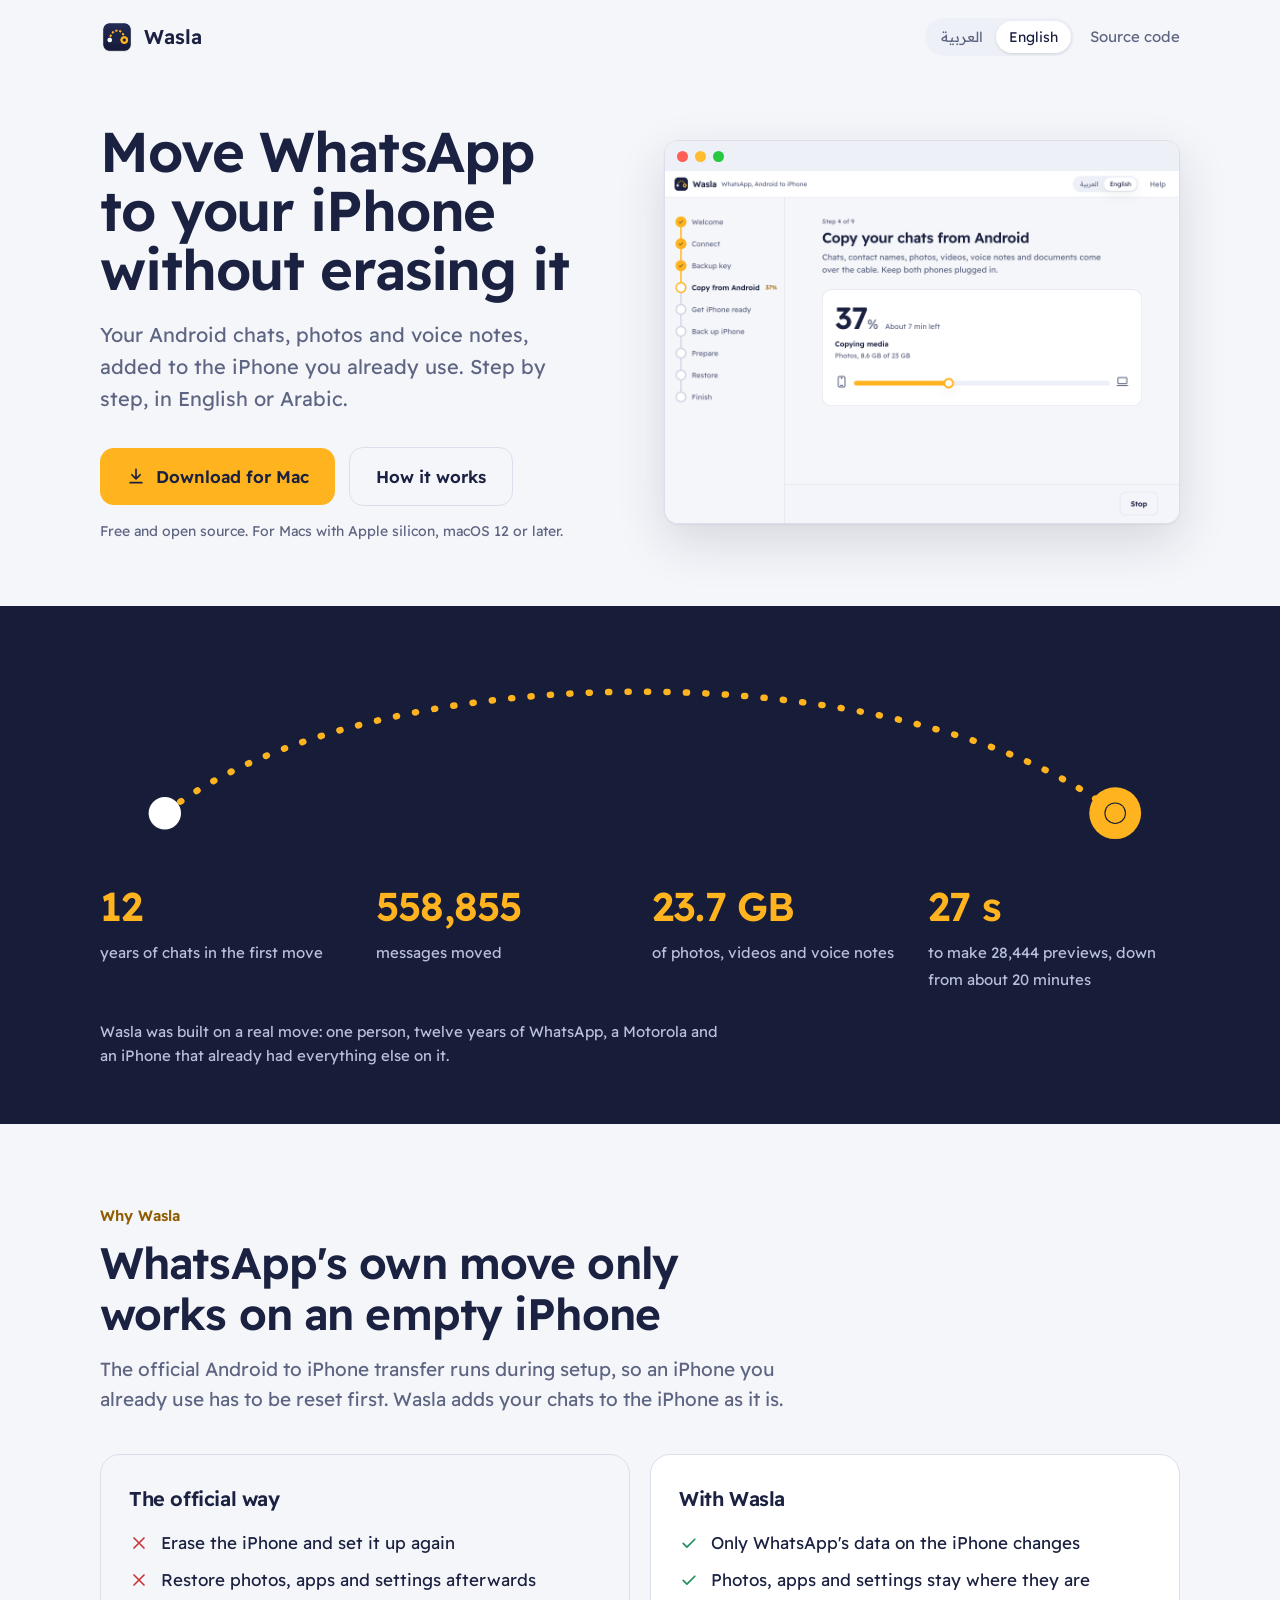
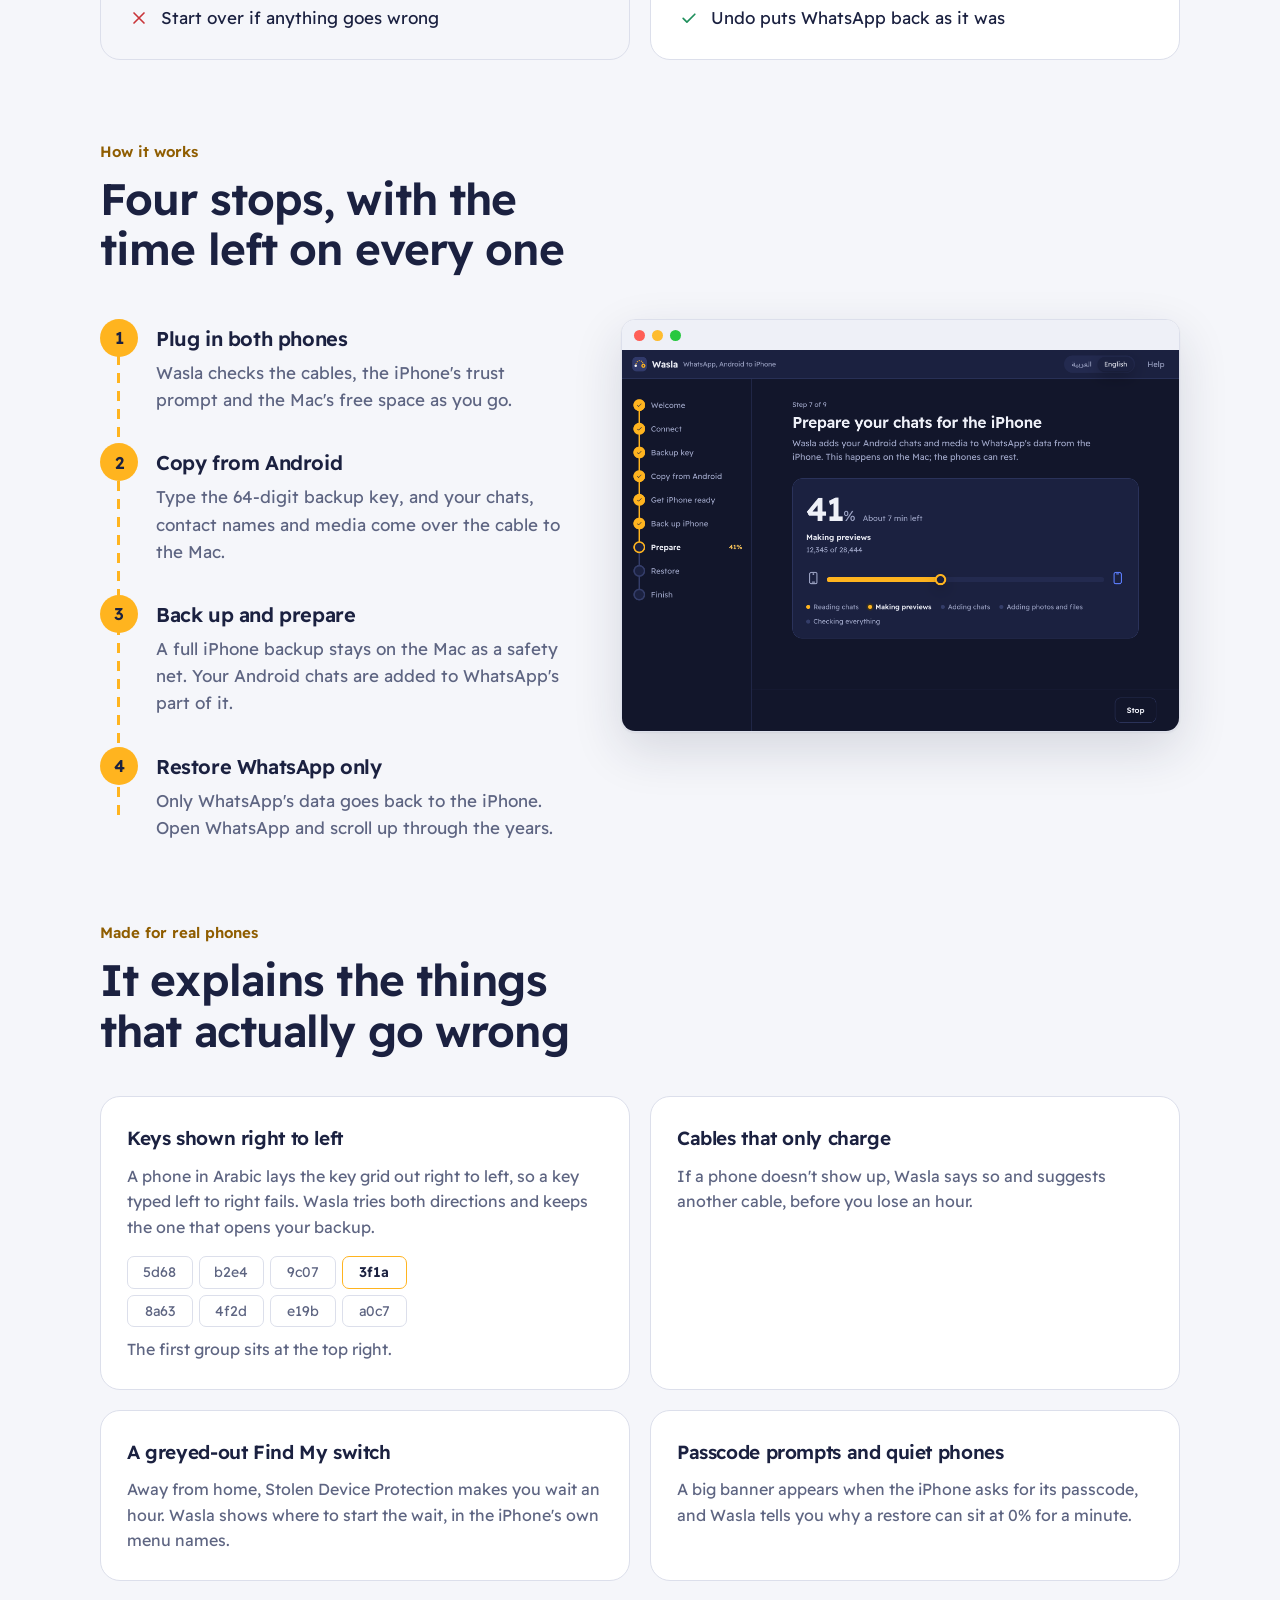
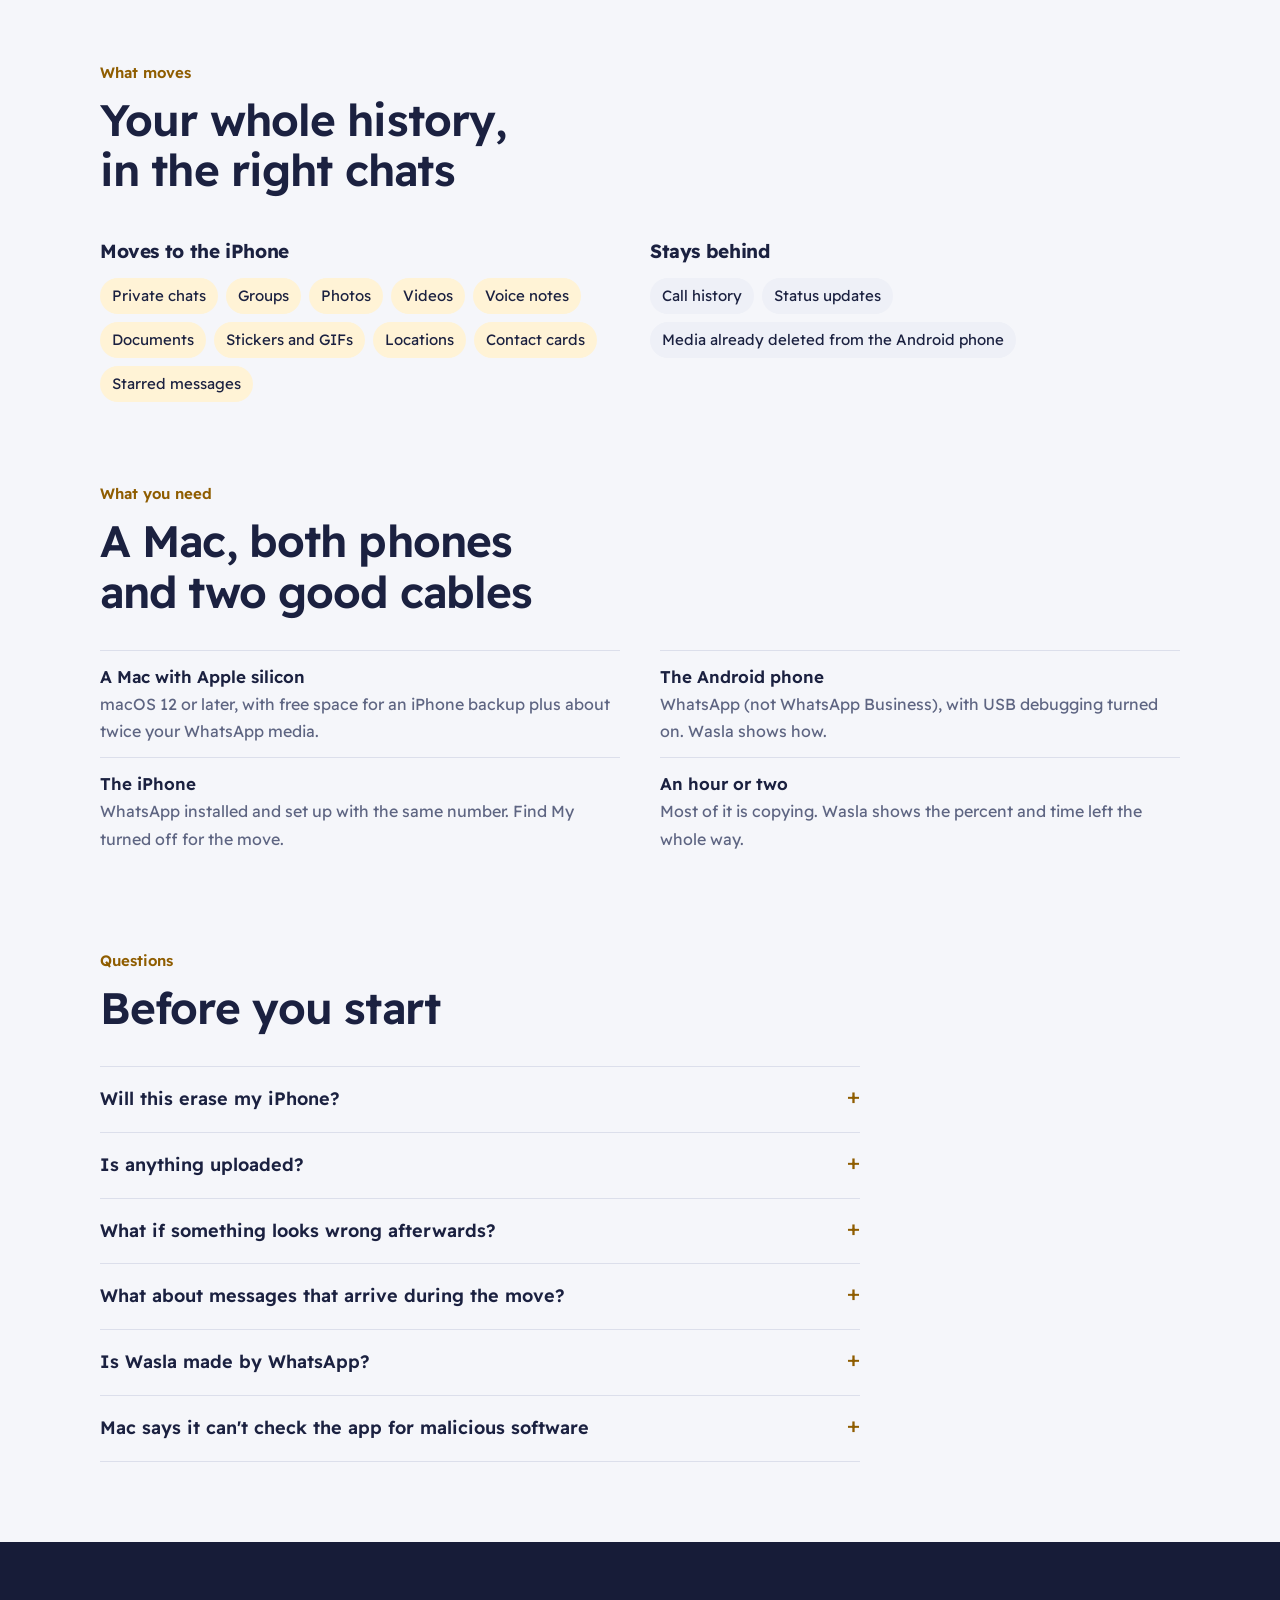
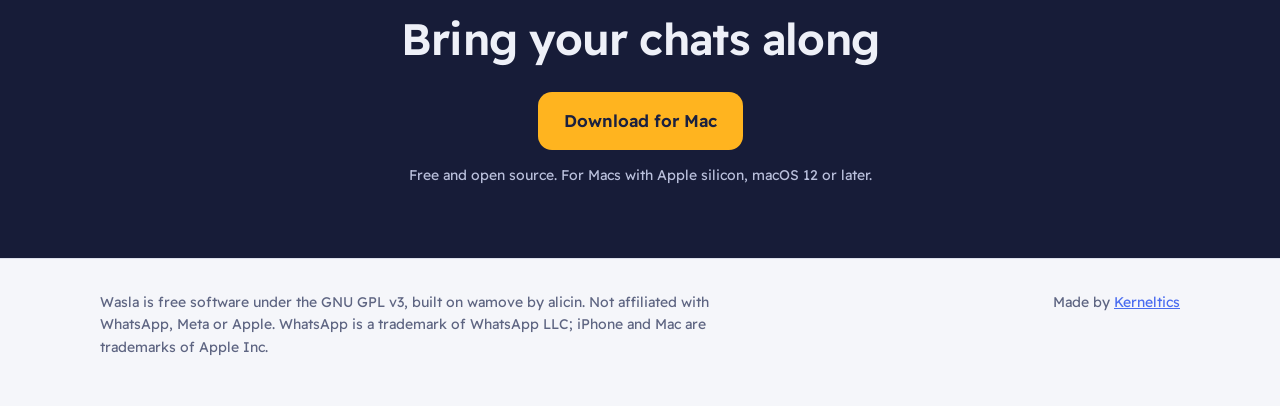
==== site/index.html @ 2fc3f482 "Website: bilingual landing page, phone layout, artifact preview builder" ====
<!doctype html>
<html lang="en" dir="ltr">
<head>
<meta charset="utf-8">
<meta name="viewport" content="width=device-width, initial-scale=1, viewport-fit=cover">
<title>Wasla</title>
<meta name="claude:viewport-fit-sides" content="cover">
<meta name="description" content="Move WhatsApp from Android to the iPhone you already use, without erasing it. Free and open source for Mac, in English and Arabic.">
<link rel="icon" href="img/icon.png">
<!--FONT-->
<style>
@font-face { font-family: "Readex Pro"; src: url("fonts/ReadexPro.ttf") format("truetype"); font-weight: 160 700; font-display: swap; }
/* Layout: a night-drive route from Android to iPhone runs through the page; one column of text beside real app screenshots. */
:root {
  --ink: #1B2140; --paper: #F5F6FA; --surface: #FFFFFF; --surface-2: #EEF0F7;
  --text: #1B2140; --muted: #5E6582; --line: #DCDFEB; --route: #CDD2E4;
  --amber: #FFB41F; --amber-ink: #1B2140; --amber-soft: #FFF3D6; --amber-text: #8F5D00;
  --sky: #4A6CF0; --sky-soft: #E8EDFF; --good: #1F8F5C; --bad: #C93439; --night: #171C38; --night-text: #EEF0F8; --night-muted: #B9BFDB;
  --font: "Readex Pro", -apple-system, "SF Arabic", "Geeza Pro", "Segoe UI", sans-serif;
  --shadow: 0 1px 2px rgba(27, 33, 64, .06), 0 18px 50px rgba(27, 33, 64, .14);
}
@media (prefers-color-scheme: dark) {
  :root:not([data-theme="light"]) {
    --paper: #12162B; --surface: #1B2140; --surface-2: #232A4F; --text: #EEF0F8; --muted: #A1A8C8;
    --line: #2C345C; --route: #3A4373; --amber-soft: #3A3220; --amber-text: #FFC95C; --sky: #8FA6FF;
    --sky-soft: #26305E; --good: #45C789; --bad: #FF6B70; --night: #0D1022; --night-text: #EEF0F8;
    --shadow: 0 1px 2px rgba(0, 0, 0, .3), 0 18px 50px rgba(0, 0, 0, .35); color-scheme: dark;
  }
}
:root[data-theme="dark"] {
  --paper: #12162B; --surface: #1B2140; --surface-2: #232A4F; --text: #EEF0F8; --muted: #A1A8C8;
  --line: #2C345C; --route: #3A4373; --amber-soft: #3A3220; --amber-text: #FFC95C; --sky: #8FA6FF;
  --sky-soft: #26305E; --good: #45C789; --bad: #FF6B70; --night: #0D1022; --night-text: #EEF0F8;
  --shadow: 0 1px 2px rgba(0, 0, 0, .3), 0 18px 50px rgba(0, 0, 0, .35); color-scheme: dark;
}
* { box-sizing: border-box; }
html { scroll-behavior: smooth; }
body { margin: 0; background: var(--paper); color: var(--text); font-family: var(--font); font-size: 17px; line-height: 1.6;
  -webkit-font-smoothing: antialiased; font-variant-numeric: tabular-nums; }
[lang="ar"] body { font-size: 18px; line-height: 1.75; }
a { color: var(--sky); }
:focus-visible { outline: 3px solid var(--sky); outline-offset: 3px; border-radius: 6px; }
img { max-width: 100%; height: auto; display: block; }
.wrap { max-width: 1120px; margin: 0 auto; padding-left: max(20px, env(safe-area-inset-left, 0px)); padding-right: max(20px, env(safe-area-inset-right, 0px)); }
h1, h2, h3 { text-wrap: balance; margin: 0; letter-spacing: -.02em; }
[lang="ar"] h1, [lang="ar"] h2, [lang="ar"] h3 { letter-spacing: 0; }
p { margin: 0; }

/* top bar */
.top { display: flex; align-items: center; gap: 16px; padding-block: 18px; }
.brand { display: flex; align-items: center; gap: 10px; font-weight: 600; font-size: 20px; color: var(--text); text-decoration: none; }
.brand img { width: 34px; height: 34px; }
.top .spacer { flex: 1; }
.seg { display: inline-flex; background: var(--surface-2); border-radius: 999px; padding: 3px; }
.seg button { border: 0; background: none; font: inherit; font-size: 14px; color: var(--muted); padding: 5px 13px; border-radius: 999px; cursor: pointer; }
.seg button[aria-pressed="true"] { background: var(--surface); color: var(--text); box-shadow: 0 1px 3px rgba(0,0,0,.12); }
.top a.gh { color: var(--muted); text-decoration: none; font-size: 15px; }
.top a.gh:hover { color: var(--text); }

/* hero */
.hero { display: grid; grid-template-columns: minmax(0, 6fr) minmax(0, 6fr); gap: 48px; align-items: center; padding-block: 48px 64px; }
.hero h1 { font-size: clamp(36px, 4.6vw, 56px); line-height: 1.05; font-weight: 600; }
[lang="ar"] .hero h1 { line-height: 1.3; }
.hero .lede { font-size: 20px; color: var(--muted); margin-top: 20px; max-width: 38ch; }
.cta-row { display: flex; flex-wrap: wrap; gap: 14px; align-items: center; margin-top: 32px; }
.btn { display: inline-flex; align-items: center; gap: 10px; background: var(--amber); color: var(--amber-ink); font-weight: 600; text-decoration: none;
  padding: 15px 26px; border-radius: 14px; font-size: 17px; transition: transform .1s ease, filter .15s ease; }
.btn:hover { filter: brightness(1.04); }
.btn:active { transform: translateY(1px); }
.btn svg { width: 20px; height: 20px; }
.btn.quiet { background: transparent; color: var(--text); border: 1.5px solid var(--line); }
.fine { font-size: 14px; color: var(--muted); margin-top: 14px; }
.window { border-radius: 14px; overflow: hidden; background: var(--surface); box-shadow: var(--shadow); border: 1px solid var(--line); }
.window .chrome { height: 30px; display: flex; gap: 7px; align-items: center; padding-inline: 12px; background: var(--surface-2); direction: ltr; }
.window .chrome i { width: 11px; height: 11px; border-radius: 50%; background: var(--route); }
.window .chrome i:nth-child(1) { background: #FF5F57; } .window .chrome i:nth-child(2) { background: #FEBC2E; } .window .chrome i:nth-child(3) { background: #28C840; }

/* the route band */
.band { background: var(--night); color: var(--night-text); }
.route { padding-block: 56px; display: grid; grid-template-columns: 1fr; gap: 28px; }
.route svg.trip { width: 100%; height: auto; overflow: visible; }
[dir="rtl"] .route svg.trip { transform: scaleX(-1); }
.facts { display: grid; grid-template-columns: repeat(4, minmax(0, 1fr)); gap: 24px; }
.fact b { display: block; font-size: clamp(28px, 3.4vw, 40px); font-weight: 600; letter-spacing: -.02em; color: var(--amber); }
.fact span { color: var(--night-muted); font-size: 15px; }
.route .caption { color: var(--night-muted); font-size: 15px; max-width: 70ch; }

/* sections */
section.block { padding-block: 80px; }
.kicker { color: var(--amber-text); font-weight: 600; font-size: 15px; margin-bottom: 10px; }
h2 { font-size: clamp(30px, 3.6vw, 44px); line-height: 1.15; font-weight: 600; max-width: 22ch; }
.sub { color: var(--muted); font-size: 19px; margin-top: 14px; max-width: 58ch; }
.compare { display: grid; grid-template-columns: 1fr 1fr; gap: 20px; margin-top: 40px; }
.side { border-radius: 20px; padding: 28px; border: 1px solid var(--line); background: var(--surface); }
.side h3 { font-size: 20px; font-weight: 600; margin-bottom: 14px; }
.side.them { background: transparent; }
.side ul { list-style: none; margin: 0; padding: 0; display: grid; gap: 10px; }
.side li { display: grid; grid-template-columns: 22px 1fr; gap: 10px; }
.side li svg { width: 20px; height: 20px; margin-top: 4px; }
.side.them li svg { color: var(--bad); }
.side.us li svg { color: var(--good); }

.steps { display: grid; grid-template-columns: minmax(0, 5fr) minmax(0, 6fr); gap: 56px; margin-top: 44px; align-items: start; }
.steps ol { list-style: none; margin: 0; padding: 0; position: relative; display: grid; gap: 30px; }
.steps ol::before { content: ""; position: absolute; inset-inline-start: 17px; top: 18px; bottom: 18px; width: 3px; border-radius: 2px;
  background: repeating-linear-gradient(to bottom, var(--amber) 0 10px, transparent 10px 18px); }
.steps li { position: relative; display: grid; grid-template-columns: 38px 1fr; gap: 18px; }
.steps li .n { width: 38px; height: 38px; border-radius: 50%; background: var(--amber); color: var(--amber-ink); font-weight: 600;
  display: grid; place-items: center; position: relative; z-index: 1; }
.steps li h3 { font-size: 20px; font-weight: 600; margin-top: 4px; }
.steps li p { color: var(--muted); margin-top: 4px; }
.steps .sticky { position: sticky; top: 24px; }

.lessons { display: grid; grid-template-columns: repeat(2, minmax(0, 1fr)); gap: 20px; margin-top: 40px; }
.lesson { background: var(--surface); border: 1px solid var(--line); border-radius: 20px; padding: 26px; display: grid; gap: 10px; align-content: start; }
.lesson h3 { font-size: 19px; font-weight: 600; }
.lesson p { color: var(--muted); font-size: 16px; }
.grid4 { display: grid; grid-template-columns: repeat(4, 1fr); gap: 6px; max-width: 280px; margin-top: 6px; direction: rtl; }
.grid4 span { border: 1.5px solid var(--line); border-radius: 7px; text-align: center; font-size: 14px; padding: 4px 0; color: var(--muted); }
.grid4 span.first { border-color: var(--amber); color: var(--text); font-weight: 600; }
.grid-note { font-size: 13px; color: var(--muted); }

.moves { display: grid; grid-template-columns: 1fr 1fr; gap: 20px; margin-top: 40px; }
.chips { display: flex; flex-wrap: wrap; gap: 8px; margin-top: 12px; }
.chip { padding: 6px 12px; border-radius: 999px; background: var(--surface-2); font-size: 15px; }
.chip.yes { background: var(--amber-soft); }

.req { display: grid; grid-template-columns: repeat(2, minmax(0, 1fr)); gap: 12px 40px; margin-top: 32px; padding: 0; list-style: none; }
.req li { border-top: 1px solid var(--line); padding-top: 12px; }
.req li b { display: block; font-weight: 600; }
.req li span { color: var(--muted); font-size: 16px; }

.faq { margin-top: 32px; max-width: 760px; }
.faq details { border-top: 1px solid var(--line); padding-block: 18px; }
.faq details:last-child { border-bottom: 1px solid var(--line); }
.faq summary { cursor: pointer; font-weight: 600; font-size: 18px; list-style: none; display: flex; justify-content: space-between; gap: 16px; }
.faq summary::after { content: "+"; color: var(--amber-text); font-weight: 400; font-size: 22px; line-height: 1; }
.faq details[open] summary::after { content: "–"; }
.faq details p { color: var(--muted); margin-top: 10px; max-width: 65ch; }

.final { text-align: center; padding-block: 72px; }
.final h2 { margin: 0 auto; }
.final .cta-row { justify-content: center; }
footer { border-top: 1px solid var(--line); padding-block: 32px 48px; color: var(--muted); font-size: 14px; }
footer .row { display: flex; flex-wrap: wrap; justify-content: space-between; gap: 16px; }
footer p { max-width: 70ch; }

@media (max-width: 900px) {
  .hero, .steps, .compare, .moves { grid-template-columns: 1fr; }
  .hero { gap: 36px; padding-block: 24px 48px; }
  .facts { grid-template-columns: repeat(2, minmax(0, 1fr)); }
  .lessons, .req { grid-template-columns: 1fr; }
  .steps .sticky { position: static; }
  section.block { padding-block: 56px; }
}
@media (max-width: 480px) { .top a.gh { display: none; } .btn { width: 100%; justify-content: center; } }
@media (prefers-reduced-motion: reduce) { html { scroll-behavior: auto; } .car { display: none; } }
</style>
</head>
<body>
<header class="wrap top">
  <a class="brand" href="#"><img src="img/icon.png" alt=""><span data-t="name">Wasla</span></a>
  <div class="spacer"></div>
  <div class="seg" role="group" aria-label="Language">
    <button type="button" data-lang="ar" aria-pressed="false">العربية</button>
    <button type="button" data-lang="en" aria-pressed="true">English</button>
  </div>
  <a class="gh" href="https://github.com/kerneltics/wasla" data-t="source">Source code</a>
</header>

<main>
  <div class="wrap hero">
    <div>
      <h1 data-t="h1">Move WhatsApp to your iPhone without erasing it</h1>
      <p class="lede" data-t="lede">Your Android chats, photos and voice notes, added to the iPhone you already use. Step by step, in English or Arabic.</p>
      <div class="cta-row">
        <a class="btn" href="https://github.com/kerneltics/wasla/releases/latest"><svg viewBox="0 0 24 24" fill="none" stroke="currentColor" stroke-width="2" stroke-linecap="round" stroke-linejoin="round" aria-hidden="true"><path d="M12 4v11M7 10.5l5 5 5-5M5 20h14"/></svg><span data-t="download">Download for Mac</span></a>
        <a class="btn quiet" href="#how" data-t="how_link">How it works</a>
      </div>
      <p class="fine" data-t="fine">Free and open source. For Macs with Apple silicon, macOS 12 or later.</p>
    </div>
    <div class="window" aria-hidden="true">
      <div class="chrome"><i></i><i></i><i></i></div>
      <img data-img="copy-run" src="img/copy-run-en-light@2x.png" width="1080" height="740" alt="">
    </div>
  </div>

  <div class="band">
    <div class="wrap route">
      <svg class="trip" viewBox="0 0 1000 170" role="img" aria-label="">
        <path id="arc" d="M60 140 C 250 -10, 750 -10, 940 140" fill="none" stroke="#FFB41F" stroke-width="6" stroke-linecap="round" stroke-dasharray="1 17"/>
        <circle cx="60" cy="140" r="15" fill="#FFFFFF"/>
        <circle cx="940" cy="140" r="24" fill="#FFB41F"/><circle cx="940" cy="140" r="10" fill="#171C38"/>
        <circle class="car" r="9" fill="#FFB41F"><animateMotion dur="2.4s" fill="freeze" keyPoints="0;1" keyTimes="0;1" calcMode="spline" keySplines=".4 0 .2 1"><mpath href="#arc"/></animateMotion></circle>
      </svg>
      <div class="facts">
        <div class="fact"><b>12</b><span data-t="f_years">years of chats in the first move</span></div>
        <div class="fact"><b>558,855</b><span data-t="f_messages">messages moved</span></div>
        <div class="fact"><b data-t="f_gb_v">23.7 GB</b><span data-t="f_gb">of photos, videos and voice notes</span></div>
        <div class="fact"><b data-t="f_thumbs_v">27 s</b><span data-t="f_thumbs">to make 28,444 previews, down from about 20 minutes</span></div>
      </div>
      <p class="caption" data-t="caption">Wasla was built on a real move: one person, twelve years of WhatsApp, a Motorola and an iPhone that already had everything else on it.</p>
    </div>
  </div>

  <section class="block">
    <div class="wrap">
      <p class="kicker" data-t="why_k">Why Wasla</p>
      <h2 data-t="why_h">WhatsApp's own move only works on an empty iPhone</h2>
      <p class="sub" data-t="why_p">The official Android to iPhone transfer runs during setup, so an iPhone you already use has to be reset first. Wasla adds your chats to the iPhone as it is.</p>
      <div class="compare">
        <div class="side them">
          <h3 data-t="them_h">The official way</h3>
          <ul>
            <li><svg viewBox="0 0 24 24" fill="none" stroke="currentColor" stroke-width="2" stroke-linecap="round"><path d="M6 6l12 12M18 6 6 18"/></svg><span data-t="them_1">Erase the iPhone and set it up again</span></li>
            <li><svg viewBox="0 0 24 24" fill="none" stroke="currentColor" stroke-width="2" stroke-linecap="round"><path d="M6 6l12 12M18 6 6 18"/></svg><span data-t="them_2">Restore photos, apps and settings afterwards</span></li>
            <li><svg viewBox="0 0 24 24" fill="none" stroke="currentColor" stroke-width="2" stroke-linecap="round"><path d="M6 6l12 12M18 6 6 18"/></svg><span data-t="them_3">Start over if anything goes wrong</span></li>
          </ul>
        </div>
        <div class="side us">
          <h3 data-t="us_h">With Wasla</h3>
          <ul>
            <li><svg viewBox="0 0 24 24" fill="none" stroke="currentColor" stroke-width="2" stroke-linecap="round" stroke-linejoin="round"><path d="M5 12.5l4.5 4.5L19 7.5"/></svg><span data-t="us_1">Only WhatsApp's data on the iPhone changes</span></li>
            <li><svg viewBox="0 0 24 24" fill="none" stroke="currentColor" stroke-width="2" stroke-linecap="round" stroke-linejoin="round"><path d="M5 12.5l4.5 4.5L19 7.5"/></svg><span data-t="us_2">Photos, apps and settings stay where they are</span></li>
            <li><svg viewBox="0 0 24 24" fill="none" stroke="currentColor" stroke-width="2" stroke-linecap="round" stroke-linejoin="round"><path d="M5 12.5l4.5 4.5L19 7.5"/></svg><span data-t="us_3">Undo puts WhatsApp back as it was</span></li>
          </ul>
        </div>
      </div>
    </div>
  </section>

  <section class="block" id="how" style="padding-top:0">
    <div class="wrap">
      <p class="kicker" data-t="how_k">How it works</p>
      <h2 data-t="how_h">Four stops, with the time left on every one</h2>
      <div class="steps">
        <ol>
          <li><span class="n">1</span><div><h3 data-t="s1_h">Plug in both phones</h3><p data-t="s1_p">Wasla checks the cables, the iPhone's trust prompt and the Mac's free space as you go.</p></div></li>
          <li><span class="n">2</span><div><h3 data-t="s2_h">Copy from Android</h3><p data-t="s2_p">Type the 64-digit backup key, and your chats, contact names and media come over the cable to the Mac.</p></div></li>
          <li><span class="n">3</span><div><h3 data-t="s3_h">Back up and prepare</h3><p data-t="s3_p">A full iPhone backup stays on the Mac as a safety net. Your Android chats are added to WhatsApp's part of it.</p></div></li>
          <li><span class="n">4</span><div><h3 data-t="s4_h">Restore WhatsApp only</h3><p data-t="s4_p">Only WhatsApp's data goes back to the iPhone. Open WhatsApp and scroll up through the years.</p></div></li>
        </ol>
        <div class="window sticky" aria-hidden="true">
          <div class="chrome"><i></i><i></i><i></i></div>
          <img data-img="prepare-run" data-theme-img="dark" src="img/prepare-run-en-dark@2x.png" width="1080" height="740" alt="" loading="lazy">
        </div>
      </div>
    </div>
  </section>

  <section class="block" style="padding-top:0">
    <div class="wrap">
      <p class="kicker" data-t="real_k">Made for real phones</p>
      <h2 data-t="real_h">It explains the things that actually go wrong</h2>
      <div class="lessons">
        <div class="lesson">
          <h3 data-t="l1_h">Keys shown right to left</h3>
          <p data-t="l1_p">A phone in Arabic lays the key grid out right to left, so a key typed left to right fails. Wasla tries both directions and keeps the one that opens your backup.</p>
          <div class="grid4" aria-hidden="true"><span class="first">3f1a</span><span>9c07</span><span>b2e4</span><span>5d68</span><span>a0c7</span><span>e19b</span><span>4f2d</span><span>8a63</span></div>
          <p class="grid-note" data-t="l1_note">The first group sits at the top right.</p>
        </div>
        <div class="lesson">
          <h3 data-t="l2_h">Cables that only charge</h3>
          <p data-t="l2_p">If a phone doesn't show up, Wasla says so and suggests another cable, before you lose an hour.</p>
        </div>
        <div class="lesson">
          <h3 data-t="l3_h">A greyed-out Find My switch</h3>
          <p data-t="l3_p">Away from home, Stolen Device Protection makes you wait an hour. Wasla shows where to start the wait, in the iPhone's own menu names.</p>
        </div>
        <div class="lesson">
          <h3 data-t="l4_h">Passcode prompts and quiet phones</h3>
          <p data-t="l4_p">A big banner appears when the iPhone asks for its passcode, and Wasla tells you why a restore can sit at 0% for a minute.</p>
        </div>
      </div>
    </div>
  </section>

  <section class="block" style="padding-top:0">
    <div class="wrap">
      <p class="kicker" data-t="what_k">What moves</p>
      <h2 data-t="what_h">Your whole history, in the right chats</h2>
      <div class="moves">
        <div><h3 data-t="yes_h" style="font-size:19px">Moves to the iPhone</h3>
          <div class="chips">
            <span class="chip yes" data-t="y1">Private chats</span><span class="chip yes" data-t="y2">Groups</span><span class="chip yes" data-t="y3">Photos</span>
            <span class="chip yes" data-t="y4">Videos</span><span class="chip yes" data-t="y5">Voice notes</span><span class="chip yes" data-t="y6">Documents</span>
            <span class="chip yes" data-t="y7">Stickers and GIFs</span><span class="chip yes" data-t="y8">Locations</span><span class="chip yes" data-t="y9">Contact cards</span><span class="chip yes" data-t="y10">Starred messages</span>
          </div></div>
        <div><h3 data-t="no_h" style="font-size:19px">Stays behind</h3>
          <div class="chips"><span class="chip" data-t="n1">Call history</span><span class="chip" data-t="n2">Status updates</span><span class="chip" data-t="n3">Media already deleted from the Android phone</span></div></div>
      </div>
    </div>
  </section>

  <section class="block" style="padding-top:0">
    <div class="wrap">
      <p class="kicker" data-t="need_k">What you need</p>
      <h2 data-t="need_h">A Mac, both phones and two good cables</h2>
      <ul class="req">
        <li><b data-t="r1_h">A Mac with Apple silicon</b><span data-t="r1_p">macOS 12 or later, with free space for an iPhone backup plus about twice your WhatsApp media.</span></li>
        <li><b data-t="r2_h">The Android phone</b><span data-t="r2_p">WhatsApp (not WhatsApp Business), with USB debugging turned on. Wasla shows how.</span></li>
        <li><b data-t="r3_h">The iPhone</b><span data-t="r3_p">WhatsApp installed and set up with the same number. Find My turned off for the move.</span></li>
        <li><b data-t="r4_h">An hour or two</b><span data-t="r4_p">Most of it is copying. Wasla shows the percent and time left the whole way.</span></li>
      </ul>
    </div>
  </section>

  <section class="block" style="padding-top:0">
    <div class="wrap">
      <p class="kicker" data-t="faq_k">Questions</p>
      <h2 data-t="faq_h">Before you start</h2>
      <div class="faq">
        <details><summary data-t="q1">Will this erase my iPhone?</summary><p data-t="a1">No. Only WhatsApp's data is restored. Afterwards the iPhone shows a few setup screens, which is normal after any restore.</p></details>
        <details><summary data-t="q2">Is anything uploaded?</summary><p data-t="a2">No. Everything moves over the cables and stays on your Mac. Wasla has no account and sends nothing anywhere. The 64-digit key stays in memory and is never saved.</p></details>
        <details><summary data-t="q3">What if something looks wrong afterwards?</summary><p data-t="a3">Use Undo on the last step. It puts WhatsApp on the iPhone back exactly as it was, from the copy Wasla kept. A full iPhone backup stays on your Mac too.</p></details>
        <details><summary data-t="q4">What about messages that arrive during the move?</summary><p data-t="a4">Messages that reach the Android phone after its last backup stay on that phone. While the iPhone is in Airplane mode, new messages wait on WhatsApp's servers and arrive after the move.</p></details>
        <details><summary data-t="q5">Is Wasla made by WhatsApp?</summary><p data-t="a5">No. Wasla is independent, free and open-source software built on wamove. It is not made by or affiliated with WhatsApp, Meta or Apple, and it relies on formats they don't document. Keep your Android phone as it is until you're happy with the result.</p></details>
        <details><summary data-t="q6">Mac says it can't check the app for malicious software</summary><p data-t="a6">Until Wasla is notarized by Apple, right-click Wasla in Applications, choose Open, then choose Open again. You only need to do this once.</p></details>
      </div>
    </div>
  </section>

  <section class="final band">
    <div class="wrap">
      <h2 data-t="final_h">Bring your chats along</h2>
      <div class="cta-row" style="margin-top:28px">
        <a class="btn" href="https://github.com/kerneltics/wasla/releases/latest"><span data-t="download">Download for Mac</span></a>
      </div>
      <p class="fine" style="color:var(--night-muted)" data-t="fine">Free and open source. For Macs with Apple silicon, macOS 12 or later.</p>
    </div>
  </section>
</main>

<footer>
  <div class="wrap row">
    <p data-t="foot">Wasla is free software under the GNU GPL v3, built on wamove by alicin. Not affiliated with WhatsApp, Meta or Apple. WhatsApp is a trademark of WhatsApp LLC; iPhone and Mac are trademarks of Apple Inc.</p>
    <p><span data-t="made">Made by</span> <a href="https://kerneltics.com">Kerneltics</a></p>
  </div>
</footer>

<script>
(() => {
  const AR = {
    name: "وصلة", source: "الكود المصدري",
    h1: "انقل واتساب إلى الآيفون بدون ما تمسحه",
    lede: "محادثاتك وصورك ورسائلك الصوتية من أندرويد تُضاف إلى الآيفون الذي تستخدمه الآن، خطوة بخطوة وبالعربي.",
    download: "حمّل للماك", how_link: "كيف تعمل",
    fine: "مجانية ومفتوحة المصدر. لأجهزة ماك بمعالجات Apple، بنظام macOS 12 أو أحدث.",
    f_years: "سنة من المحادثات في أول نقل", f_messages: "رسالة انتقلت", f_gb_v: "23.7 جيجا", f_gb: "صور وفيديوهات ورسائل صوتية",
    f_thumbs_v: "27 ثانية", f_thumbs: "لتجهيز 28,444 صورة مصغّرة بدل 20 دقيقة تقريبًا",
    caption: "بُنيت وصلة على نقل حقيقي: شخص واحد، واتساب عمره اثنا عشر عامًا، جوال موتورولا، وآيفون عليه كل شيء آخر.",
    why_k: "لماذا وصلة", why_h: "نقل واتساب الرسمي يعمل على آيفون فارغ فقط",
    why_p: "النقل الرسمي من أندرويد إلى آيفون يتم أثناء إعداد الجهاز، فالآيفون الذي تستخدمه يجب مسحه أولًا. وصلة تضيف محادثاتك إلى الآيفون كما هو.",
    them_h: "الطريقة الرسمية", them_1: "امسح الآيفون وأعد إعداده", them_2: "استرجع الصور والتطبيقات والإعدادات بعدها", them_3: "ابدأ من الصفر إذا حدث خطأ",
    us_h: "مع وصلة", us_1: "لا تتغير إلا بيانات واتساب على الآيفون", us_2: "الصور والتطبيقات والإعدادات تبقى مكانها", us_3: "زر التراجع يرجع واتساب كما كان",
    how_k: "كيف تعمل", how_h: "أربع محطات، والوقت المتبقي ظاهر في كل واحدة",
    s1_h: "وصّل الجوالين", s1_p: "وصلة تتحقق من الكيابل وطلب الثقة على الآيفون والمساحة الفارغة في الماك أولًا بأول.",
    s2_h: "انسخ من الأندرويد", s2_p: "اكتب مفتاح النسخة الاحتياطية المكون من 64 خانة، وتنتقل محادثاتك وأسماء جهات الاتصال والوسائط عبر الكيبل إلى الماك.",
    s3_h: "النسخ الاحتياطي والتجهيز", s3_p: "نسخة كاملة من الآيفون تبقى على الماك كشبكة أمان، وتُضاف محادثات الأندرويد إلى جزء واتساب فيها.",
    s4_h: "استعادة واتساب فقط", s4_p: "تعود بيانات واتساب وحدها إلى الآيفون. افتح واتساب واسحب للأعلى عبر السنين.",
    real_k: "مصممة لجوالات حقيقية", real_h: "تشرح الأشياء التي تتعطل فعلًا",
    l1_h: "مفتاح معروض من اليمين لليسار", l1_p: "الجوال بالعربي يعرض مربعات المفتاح من اليمين لليسار، فالمفتاح المكتوب من اليسار يفشل. وصلة تجرّب الاتجاهين وتعتمد الذي يفتح نسختك.",
    l1_note: "أول مجموعة في أعلى اليمين.",
    l2_h: "كيابل للشحن فقط", l2_p: "إذا لم يظهر الجوال تخبرك وصلة وتقترح كيبل آخر، قبل أن تضيع ساعة.",
    l3_h: "زر تحديد الموقع رمادي", l3_p: "بعيدًا عن البيت تطلب حماية الجهاز المسروق انتظار ساعة، ووصلة توضح أين تبدأ الانتظار بأسماء قوائم الآيفون نفسها.",
    l4_h: "طلبات رمز الدخول", l4_p: "يظهر تنبيه كبير عندما يطلب الآيفون رمز الدخول، وتوضح وصلة لماذا قد تبقى الاستعادة على 0٪ دقيقة.",
    what_k: "ما الذي ينتقل", what_h: "تاريخك كاملًا، في المحادثات الصحيحة",
    yes_h: "ينتقل إلى الآيفون", y1: "المحادثات الخاصة", y2: "المجموعات", y3: "الصور", y4: "الفيديوهات", y5: "الرسائل الصوتية", y6: "المستندات",
    y7: "الملصقات والصور المتحركة", y8: "المواقع", y9: "جهات الاتصال", y10: "الرسائل المميزة بنجمة",
    no_h: "لا ينتقل", n1: "سجل المكالمات", n2: "الحالات", n3: "الوسائط المحذوفة سابقًا من الأندرويد",
    need_k: "ما تحتاجه", need_h: "ماك، والجوالين، وكيبلين جيدين",
    r1_h: "ماك بمعالج Apple", r1_p: "macOS 12 أو أحدث، مع مساحة لنسخة الآيفون الاحتياطية وتقريبًا ضعف حجم وسائط واتساب.",
    r2_h: "جوال الأندرويد", r2_p: "واتساب (وليس واتساب للأعمال) مع تفعيل تصحيح أخطاء USB، ووصلة توضح الطريقة.",
    r3_h: "الآيفون", r3_p: "واتساب مثبّت ومسجّل بنفس الرقم، وتحديد الموقع مطفأ أثناء النقل.",
    r4_h: "ساعة أو ساعتان", r4_p: "معظمها نسخ، ووصلة تعرض النسبة والوقت المتبقي طوال الطريق.",
    faq_k: "أسئلة", faq_h: "قبل أن تبدأ",
    q1: "هل سيمسح هذا الآيفون؟", a1: "لا. تُستعاد بيانات واتساب فقط، وبعدها تظهر بعض شاشات الإعداد على الآيفون، وهذا طبيعي بعد أي استعادة.",
    q2: "هل يُرفع أي شيء؟", a2: "لا. كل شيء ينتقل عبر الكيابل ويبقى على الماك. وصلة بدون حساب ولا ترسل أي شيء، والمفتاح يبقى في الذاكرة ولا يُحفظ أبدًا.",
    q3: "ماذا لو بدا شيء غير صحيح بعد النقل؟", a3: "استخدم «تراجع» في الخطوة الأخيرة، فيرجع واتساب على الآيفون كما كان من النسخة التي احتفظت بها وصلة، ونسخة الآيفون الكاملة تبقى على الماك أيضًا.",
    q4: "ماذا عن الرسائل التي تصل أثناء النقل؟", a4: "الرسائل التي تصل الأندرويد بعد آخر نسخة احتياطية تبقى عليه. وأثناء وضع الطيران على الآيفون تنتظر الرسائل الجديدة على خوادم واتساب وتصل بعد النقل.",
    q5: "هل وصلة من واتساب؟", a5: "لا. وصلة برنامج مستقل ومجاني ومفتوح المصدر مبني على wamove، وليست من إنتاج واتساب أو ميتا أو أبل ولا تتبع لها، وتعتمد على صيغ غير موثقة. احتفظ بجوال الأندرويد كما هو حتى تتأكد من النتيجة.",
    q6: "الماك يقول إنه لا يستطيع فحص التطبيق", a6: "حتى توثّق أبل وصلة، اضغط بالزر الأيمن على وصلة في التطبيقات واختر «فتح»، ثم «فتح» مرة أخرى. تحتاج هذا مرة واحدة فقط.",
    final_h: "خذ محادثاتك معك",
    foot: "وصلة برنامج حر بترخيص GNU GPL v3، مبني على wamove من alicin، ولا يتبع واتساب أو ميتا أو أبل. واتساب علامة تجارية لشركة WhatsApp LLC، وآيفون وماك علامتان تجاريتان لشركة Apple Inc.",
    made: "صنعته",
  };
  const nodes = Array.from(document.querySelectorAll("[data-t]"));
  const EN = Object.fromEntries(nodes.map((n) => [n.dataset.t, n.textContent]));
  function setLang(lang) {
    const table = lang === "ar" ? AR : EN;
    document.documentElement.lang = lang;
    document.documentElement.dir = lang === "ar" ? "rtl" : "ltr";
    nodes.forEach((n) => { if (table[n.dataset.t]) n.textContent = table[n.dataset.t]; });
    document.querySelectorAll("[data-img]").forEach((img) => {
      img.src = `img/${img.dataset.img}-${lang}-${img.dataset.themeImg || "light"}@2x.png`;
    });
    document.querySelectorAll("[data-lang]").forEach((b) => b.setAttribute("aria-pressed", String(b.dataset.lang === lang)));
    document.title = lang === "ar" ? "وصلة" : "Wasla";
    try { localStorage.setItem("wasla-lang", lang); } catch (e) { /* storage blocked */ }
  }
  document.querySelectorAll("[data-lang]").forEach((b) => b.addEventListener("click", () => setLang(b.dataset.lang)));
  let saved = null;
  try { saved = localStorage.getItem("wasla-lang"); } catch (e) { /* storage blocked */ }
  const start = location.hash === "#ar" ? "ar" : location.hash === "#en" ? "en" : saved || ((navigator.language || "").startsWith("ar") ? "ar" : "en");
  if (start === "ar") setLang("ar");
})();
</script>
</body>
</html>
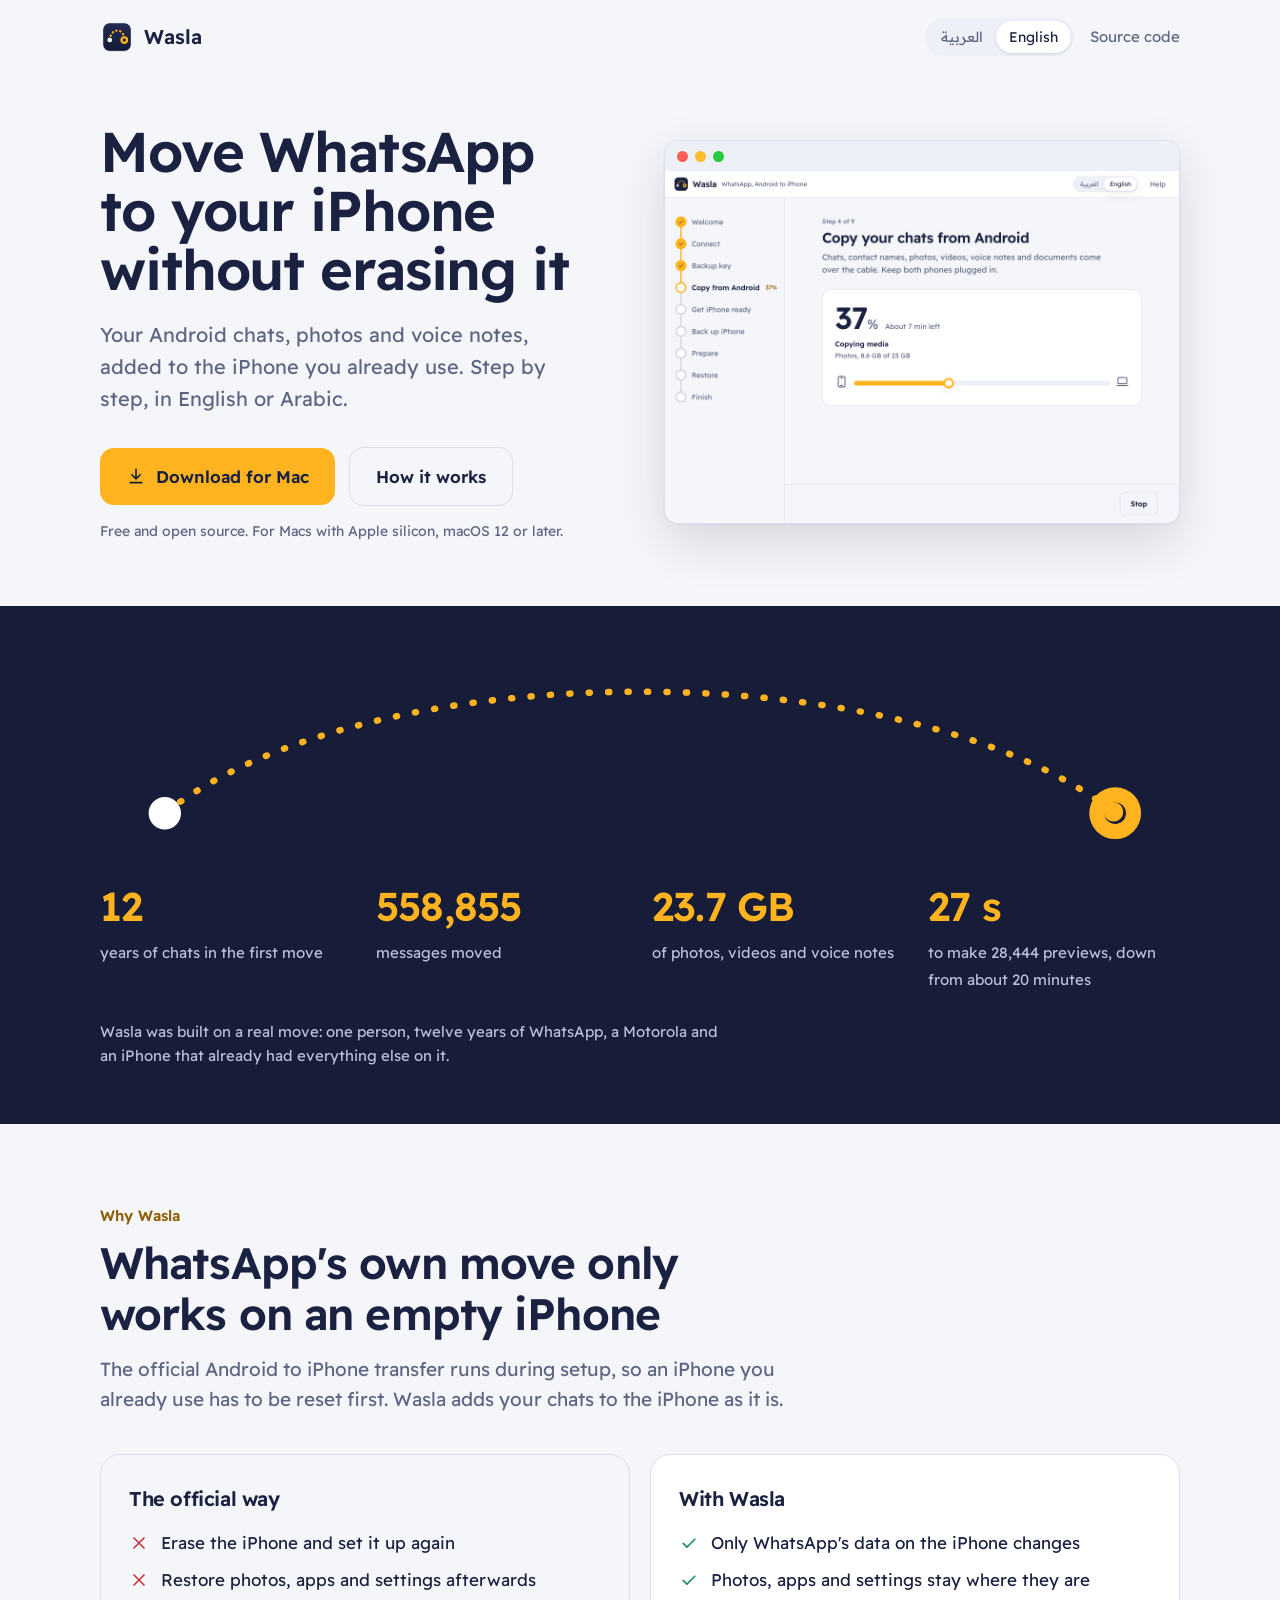
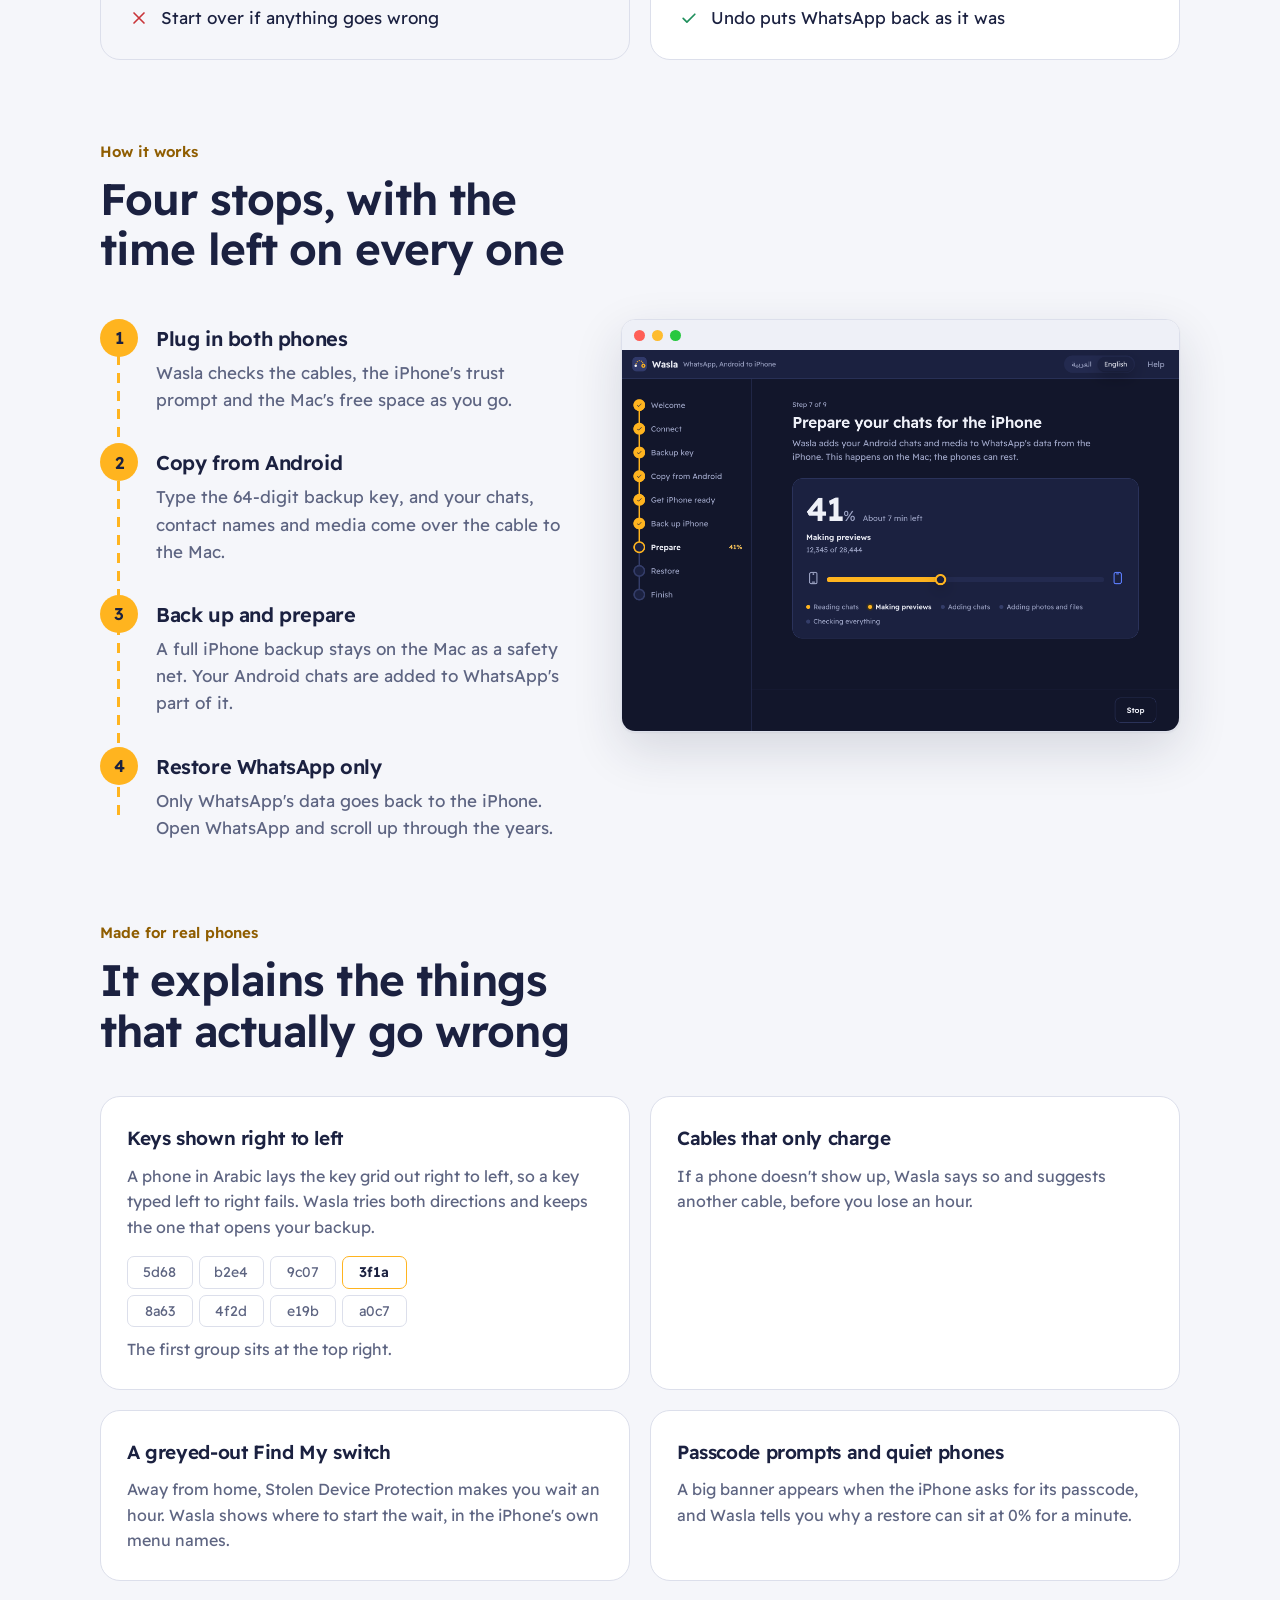
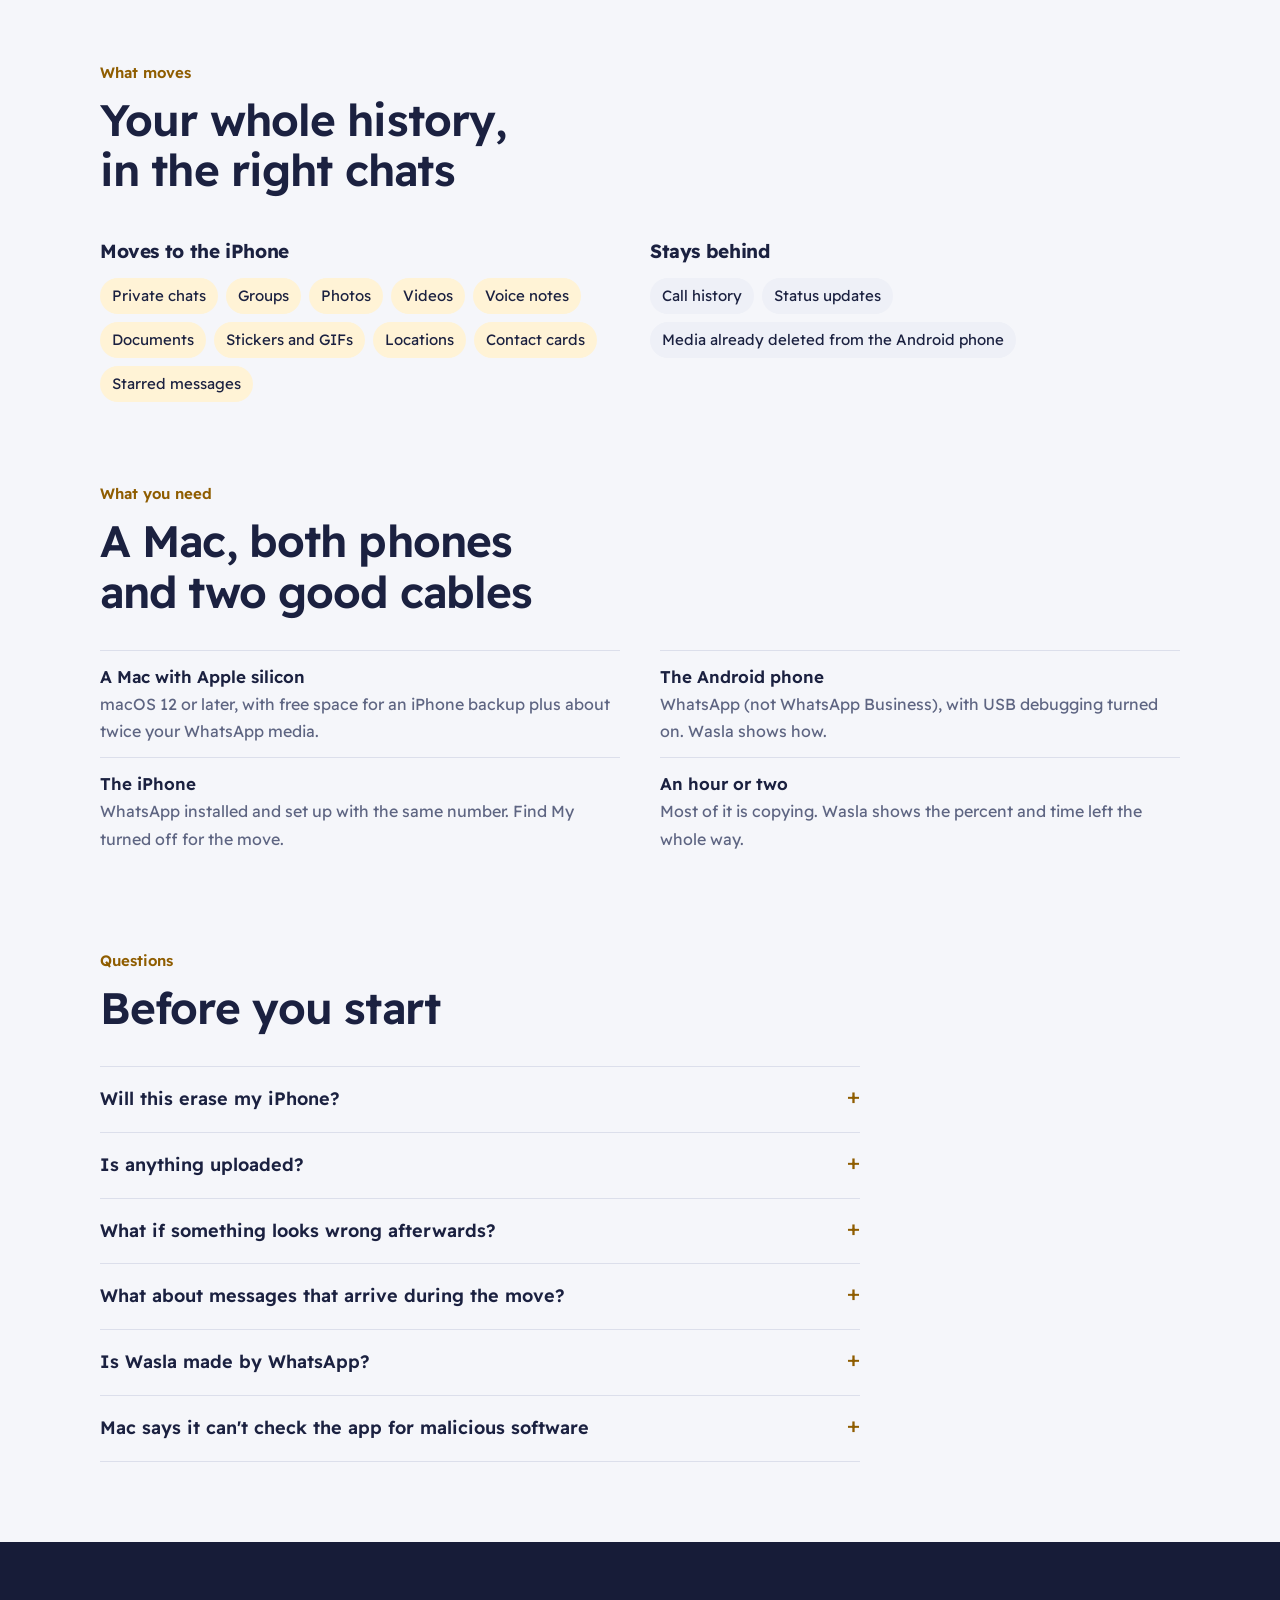
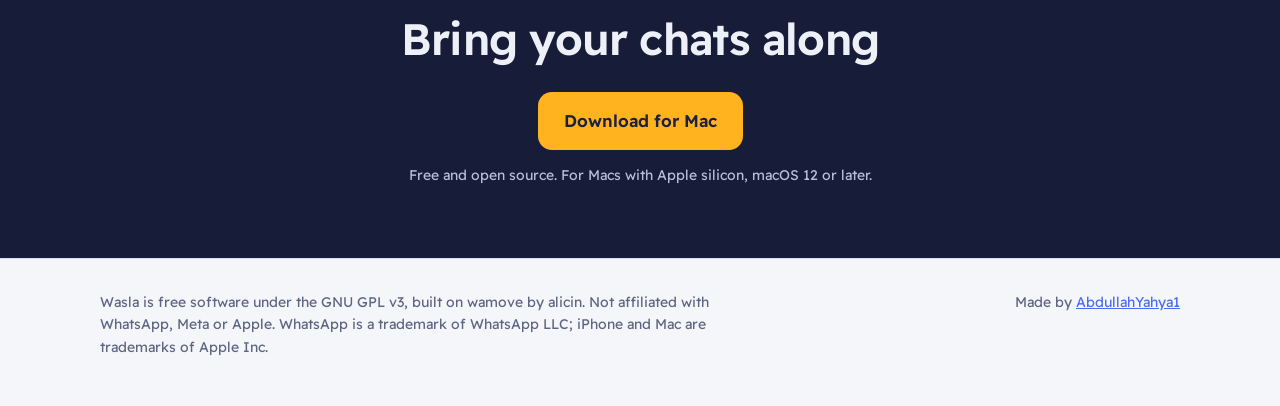
==== commit b745a32d: "Personal project links (github.com/AbdullahYahya1/wasla), neutral demo names" ====
--- a/site/index.html
+++ b/site/index.html
@@ -165,7 +165,7 @@
     <button type="button" data-lang="ar" aria-pressed="false">العربية</button>
     <button type="button" data-lang="en" aria-pressed="true">English</button>
   </div>
-  <a class="gh" href="https://github.com/kerneltics/wasla" data-t="source">Source code</a>
+  <a class="gh" href="https://github.com/AbdullahYahya1/wasla" data-t="source">Source code</a>
 </header>
 
 <main>
@@ -174,7 +174,7 @@
       <h1 data-t="h1">Move WhatsApp to your iPhone without erasing it</h1>
       <p class="lede" data-t="lede">Your Android chats, photos and voice notes, added to the iPhone you already use. Step by step, in English or Arabic.</p>
       <div class="cta-row">
-        <a class="btn" href="https://github.com/kerneltics/wasla/releases/latest"><svg viewBox="0 0 24 24" fill="none" stroke="currentColor" stroke-width="2" stroke-linecap="round" stroke-linejoin="round" aria-hidden="true"><path d="M12 4v11M7 10.5l5 5 5-5M5 20h14"/></svg><span data-t="download">Download for Mac</span></a>
+        <a class="btn" href="https://github.com/AbdullahYahya1/wasla/releases/latest"><svg viewBox="0 0 24 24" fill="none" stroke="currentColor" stroke-width="2" stroke-linecap="round" stroke-linejoin="round" aria-hidden="true"><path d="M12 4v11M7 10.5l5 5 5-5M5 20h14"/></svg><span data-t="download">Download for Mac</span></a>
         <a class="btn quiet" href="#how" data-t="how_link">How it works</a>
       </div>
       <p class="fine" data-t="fine">Free and open source. For Macs with Apple silicon, macOS 12 or later.</p>
@@ -324,7 +324,7 @@
     <div class="wrap">
       <h2 data-t="final_h">Bring your chats along</h2>
       <div class="cta-row" style="margin-top:28px">
-        <a class="btn" href="https://github.com/kerneltics/wasla/releases/latest"><span data-t="download">Download for Mac</span></a>
+        <a class="btn" href="https://github.com/AbdullahYahya1/wasla/releases/latest"><span data-t="download">Download for Mac</span></a>
       </div>
       <p class="fine" style="color:var(--night-muted)" data-t="fine">Free and open source. For Macs with Apple silicon, macOS 12 or later.</p>
     </div>
@@ -334,7 +334,7 @@
 <footer>
   <div class="wrap row">
     <p data-t="foot">Wasla is free software under the GNU GPL v3, built on wamove by alicin. Not affiliated with WhatsApp, Meta or Apple. WhatsApp is a trademark of WhatsApp LLC; iPhone and Mac are trademarks of Apple Inc.</p>
-    <p><span data-t="made">Made by</span> <a href="https://kerneltics.com">Kerneltics</a></p>
+    <p><span data-t="made">Made by</span> <a href="https://github.com/AbdullahYahya1">AbdullahYahya1</a></p>
   </div>
 </footer>
 
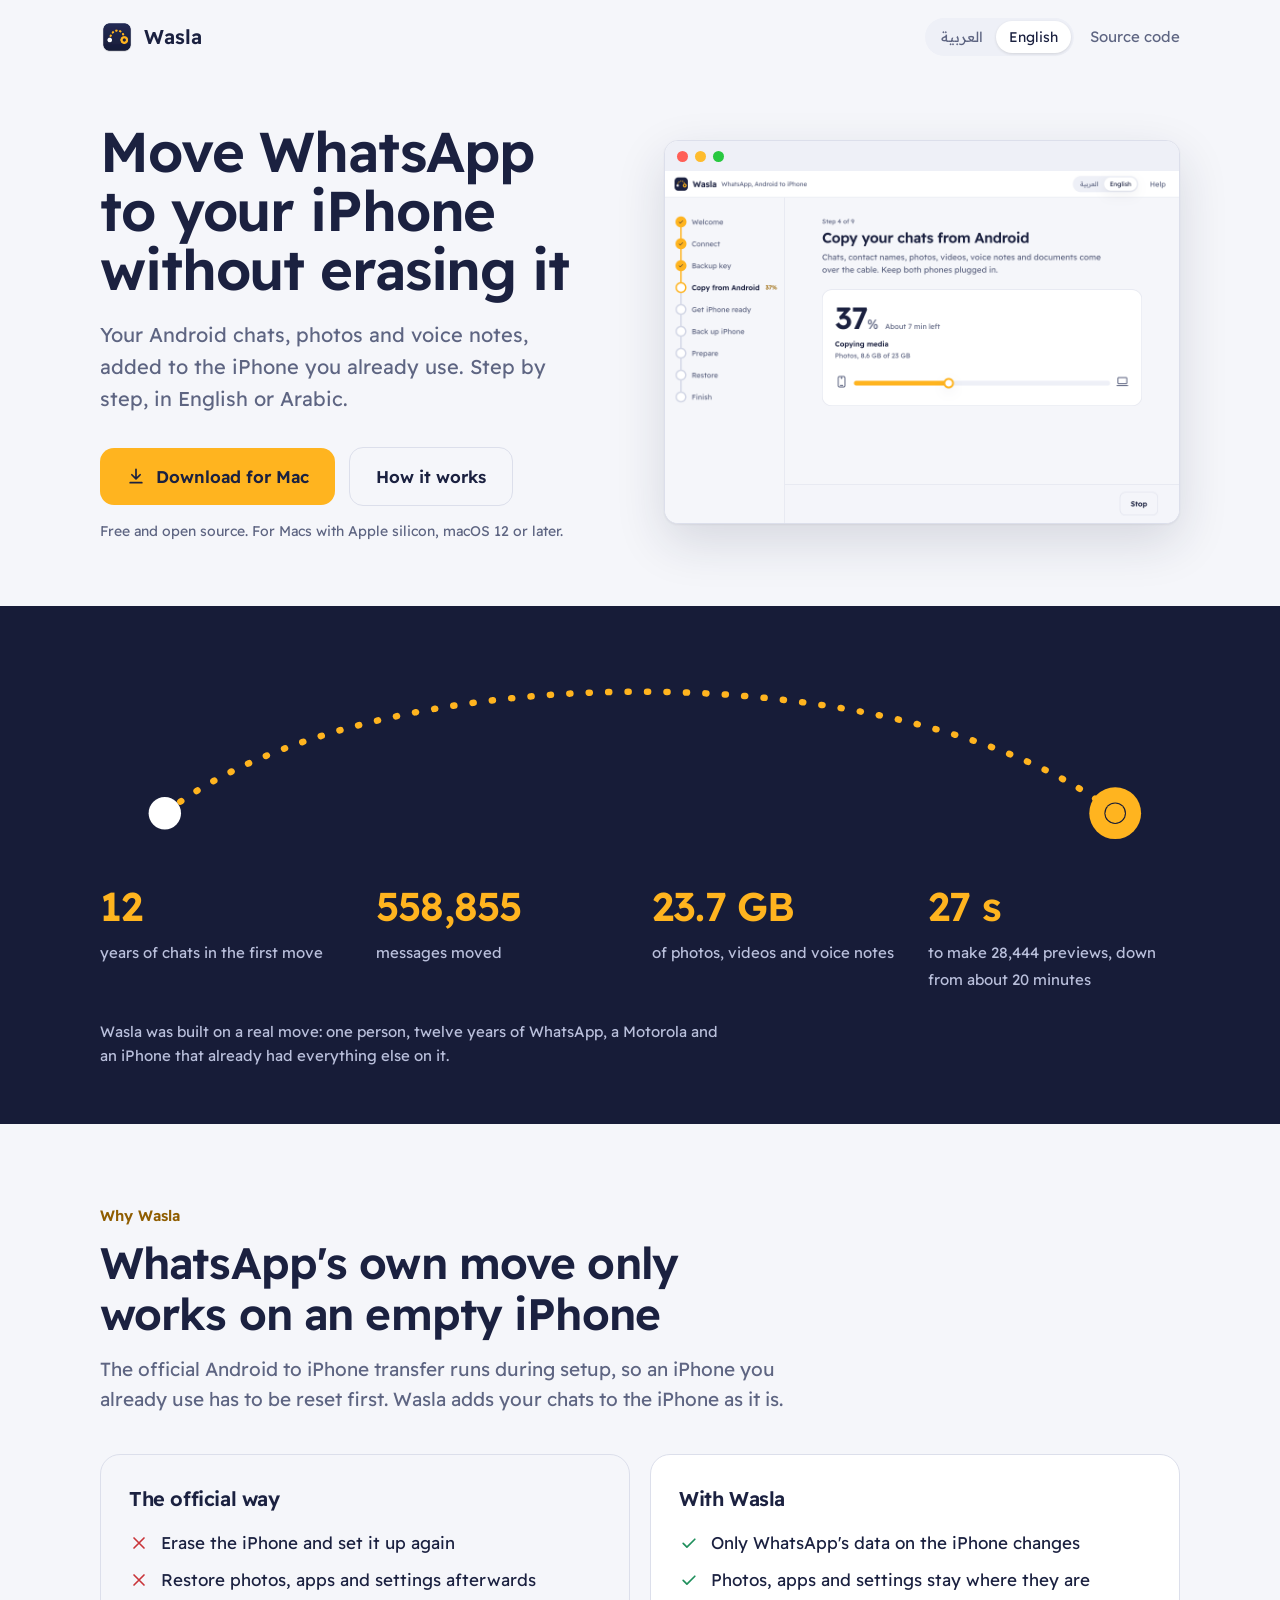
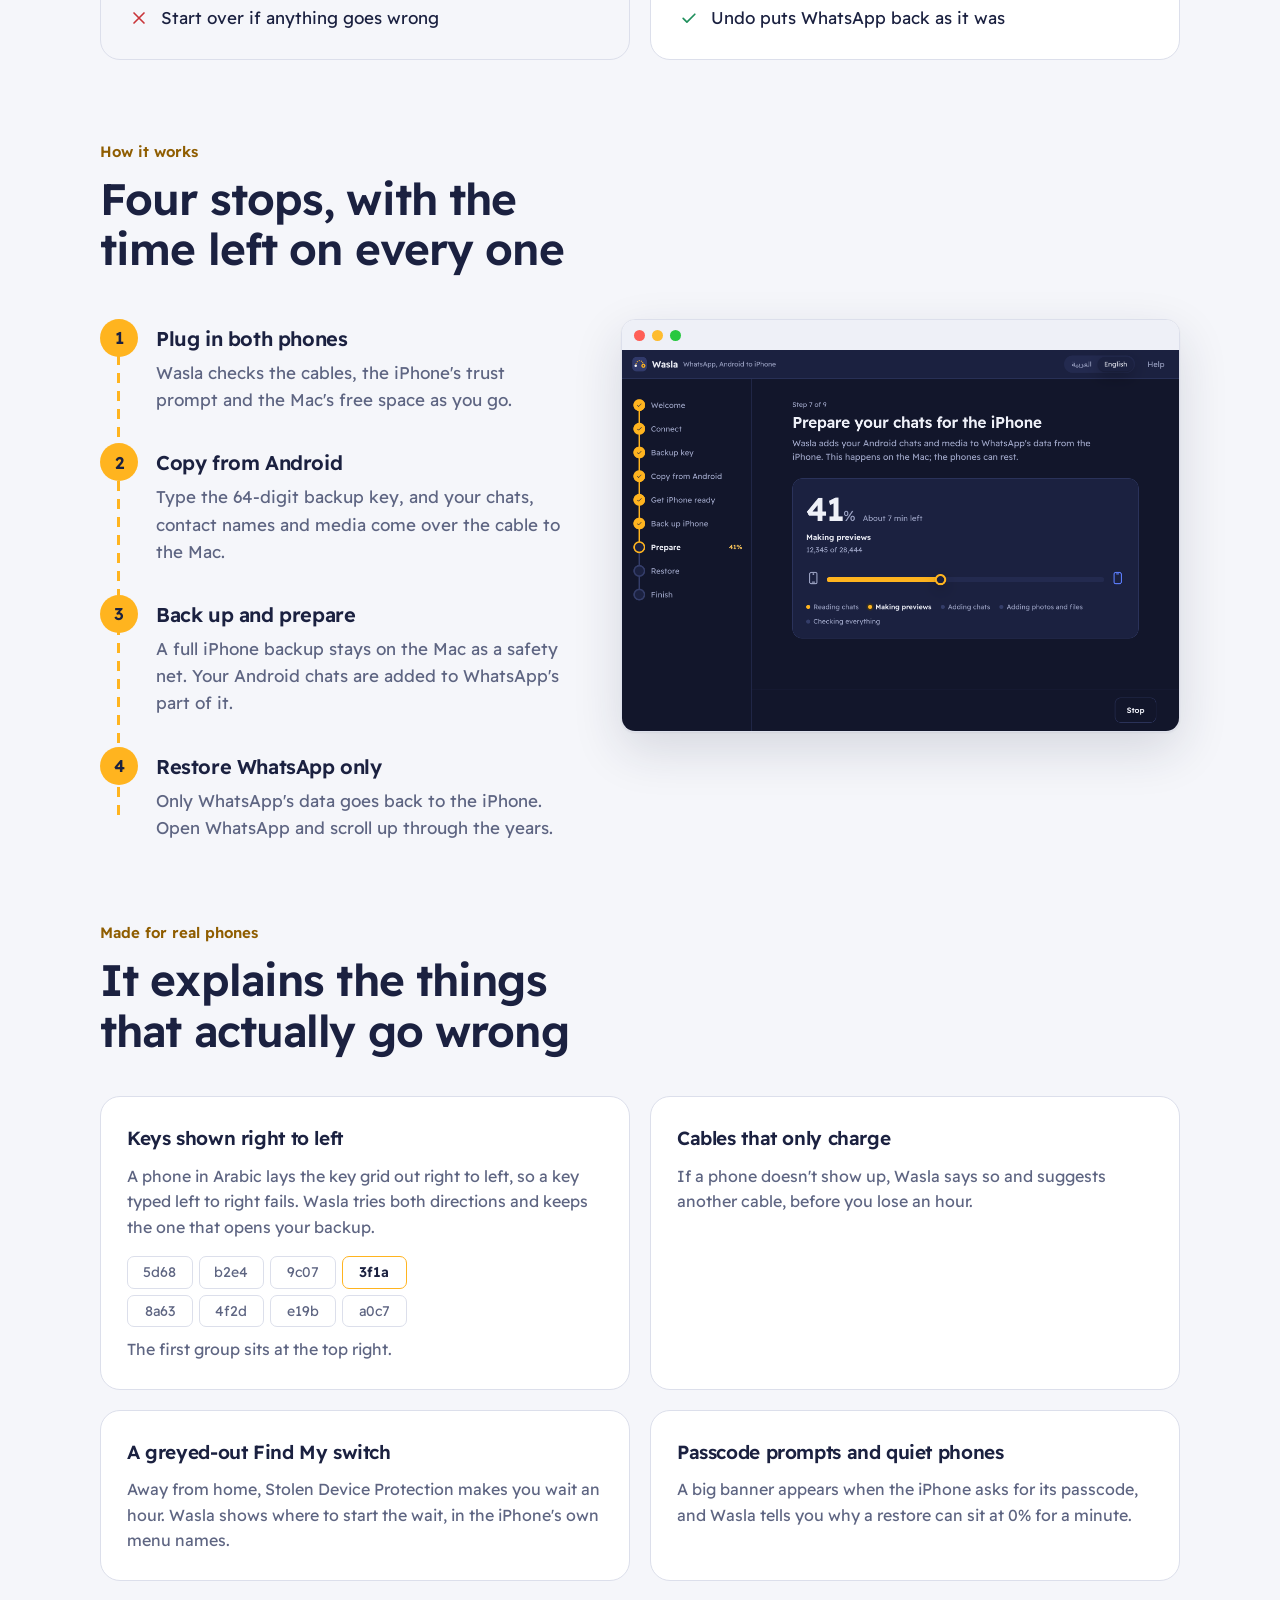
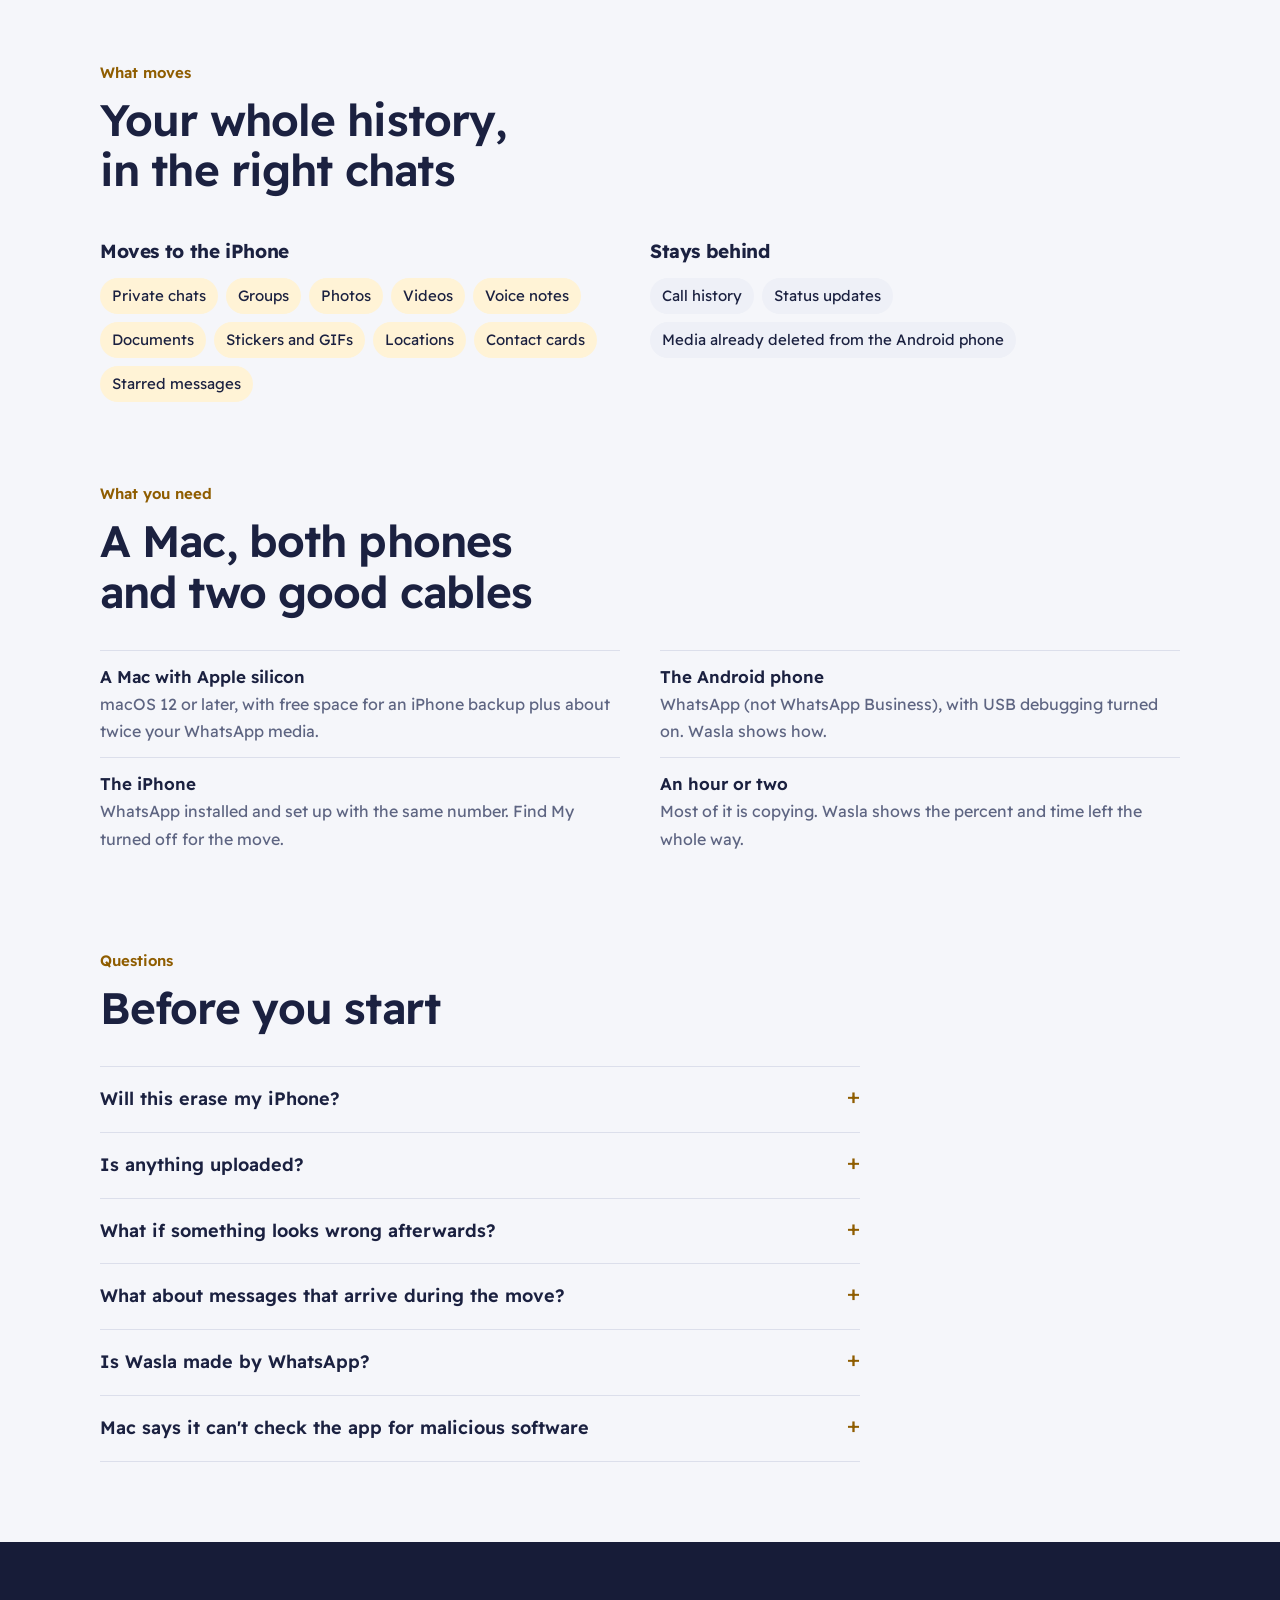
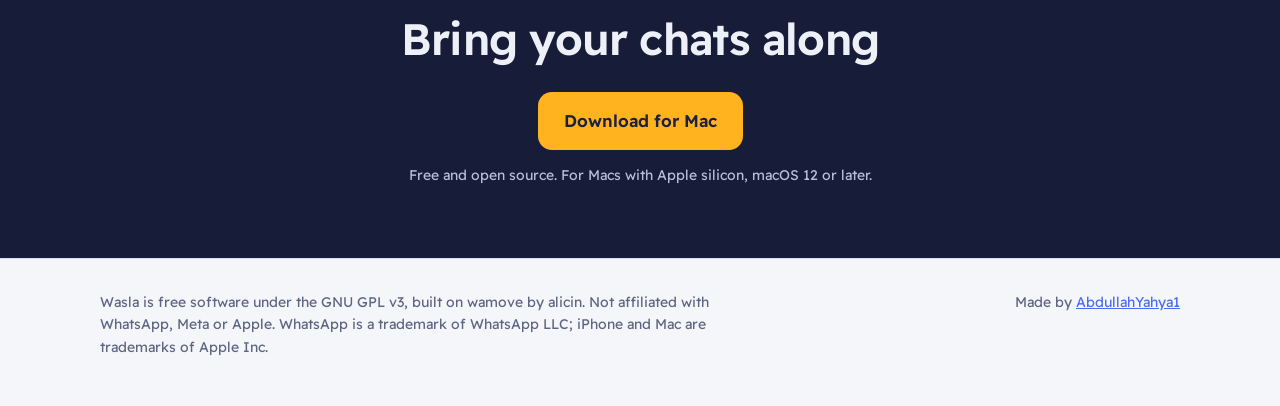
==== commit 779b0032: "Remove tool-specific bits from the repo" ====
--- a/site/index.html
+++ b/site/index.html
@@ -4,7 +4,6 @@
 <meta charset="utf-8">
 <meta name="viewport" content="width=device-width, initial-scale=1, viewport-fit=cover">
 <title>Wasla</title>
-<meta name="claude:viewport-fit-sides" content="cover">
 <meta name="description" content="Move WhatsApp from Android to the iPhone you already use, without erasing it. Free and open source for Mac, in English and Arabic.">
 <link rel="icon" href="img/icon.png">
 <!--FONT-->
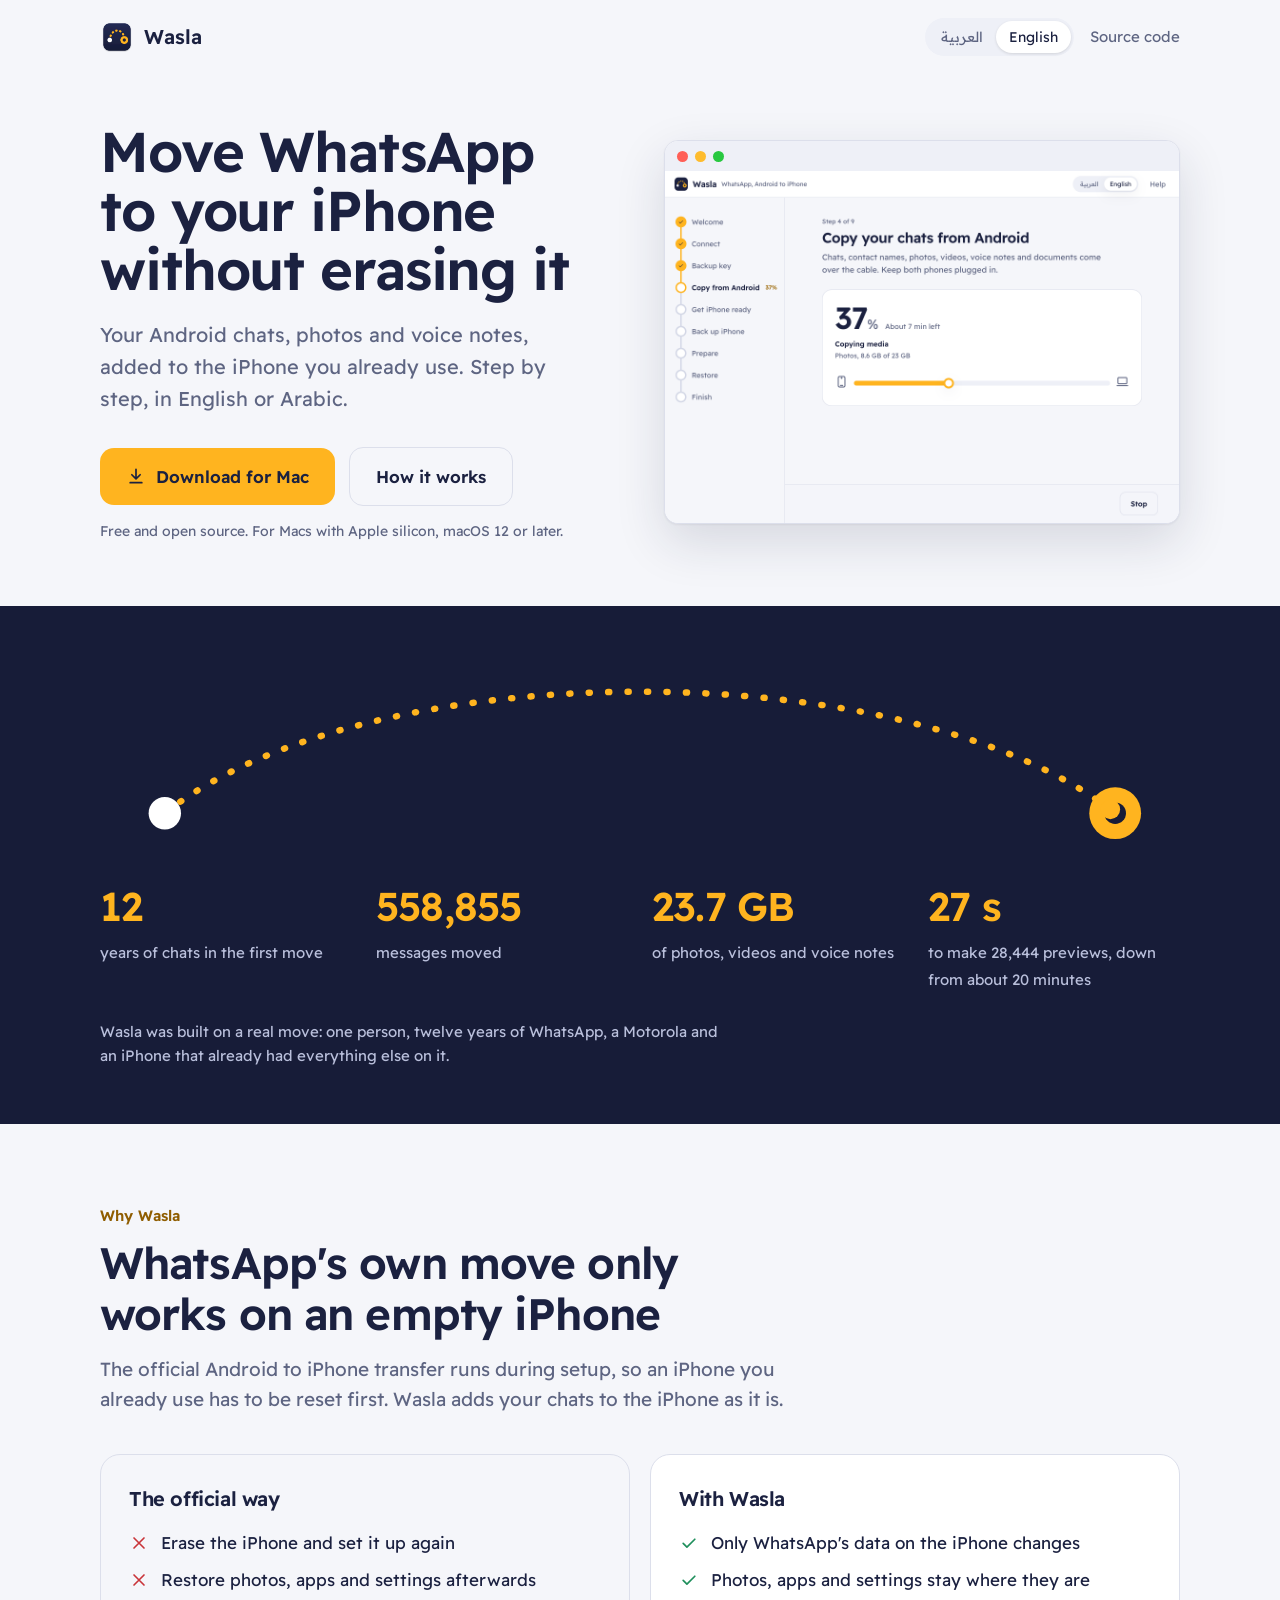
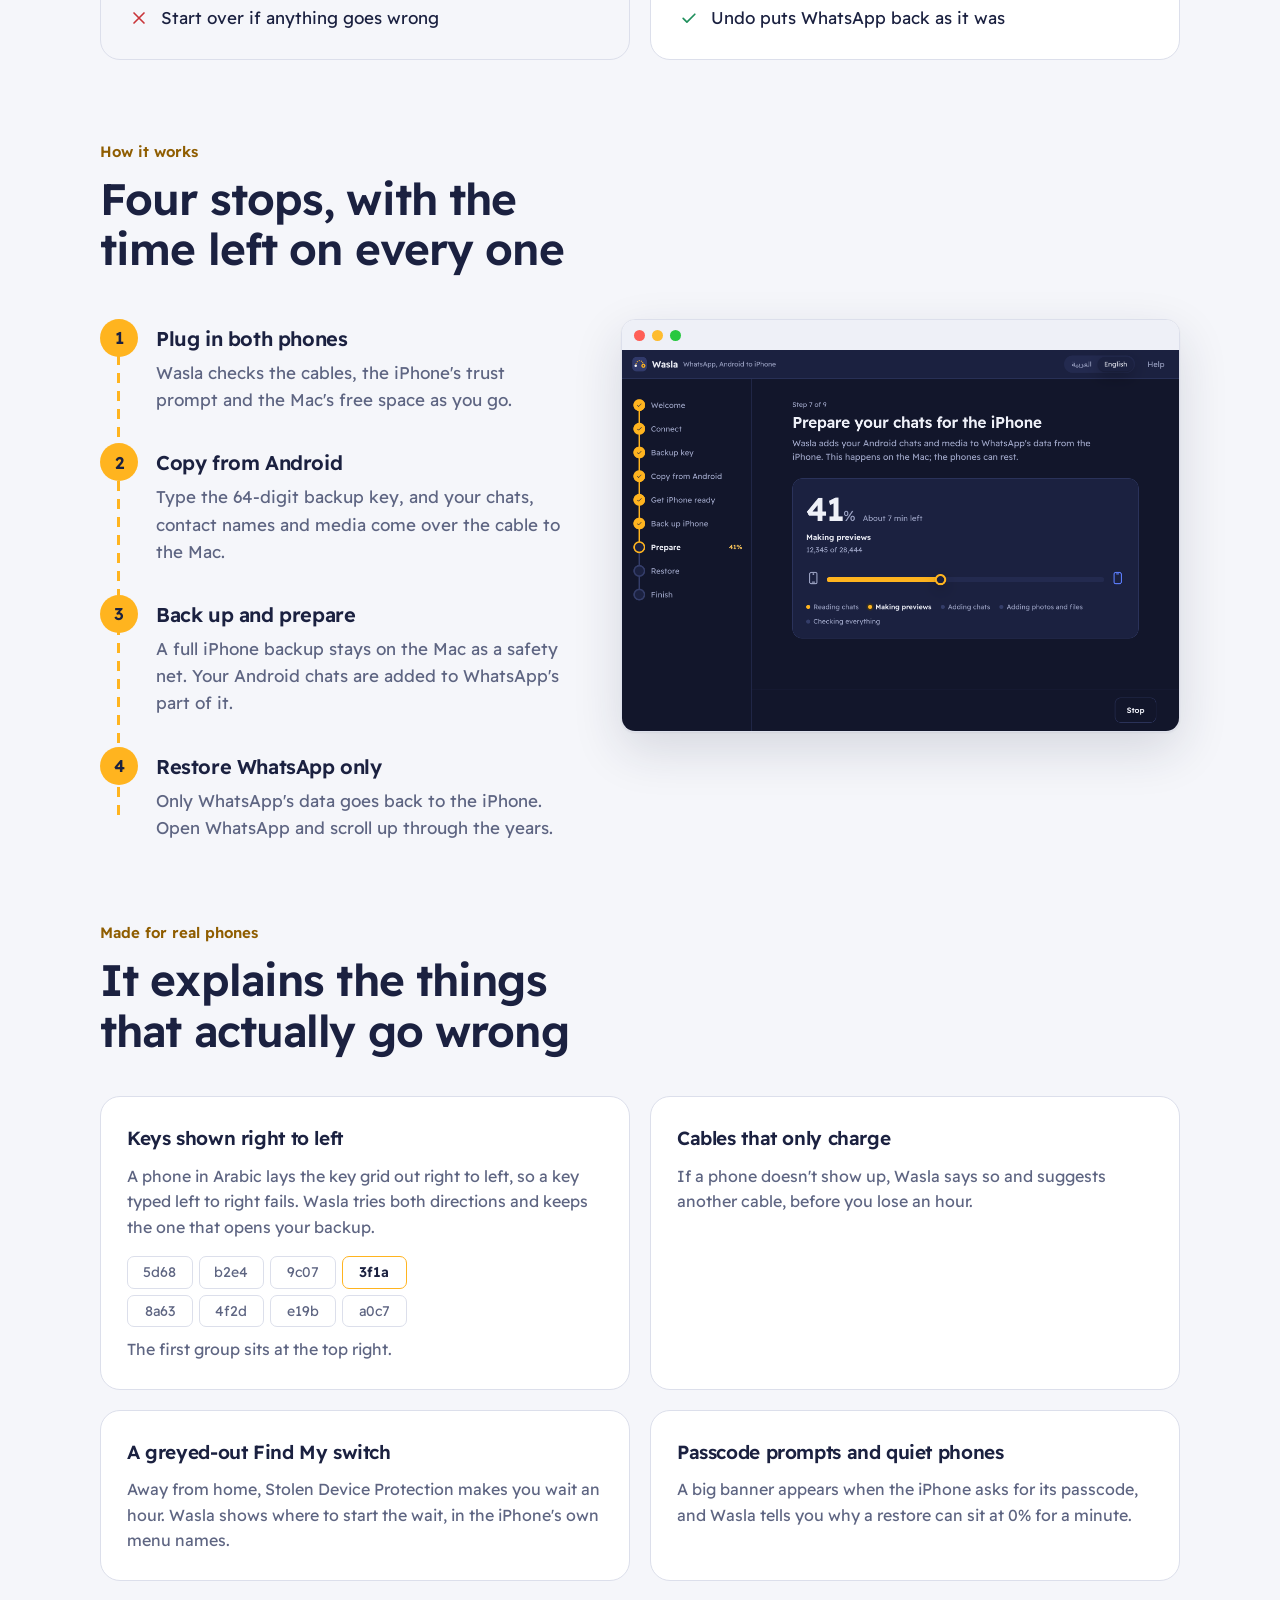
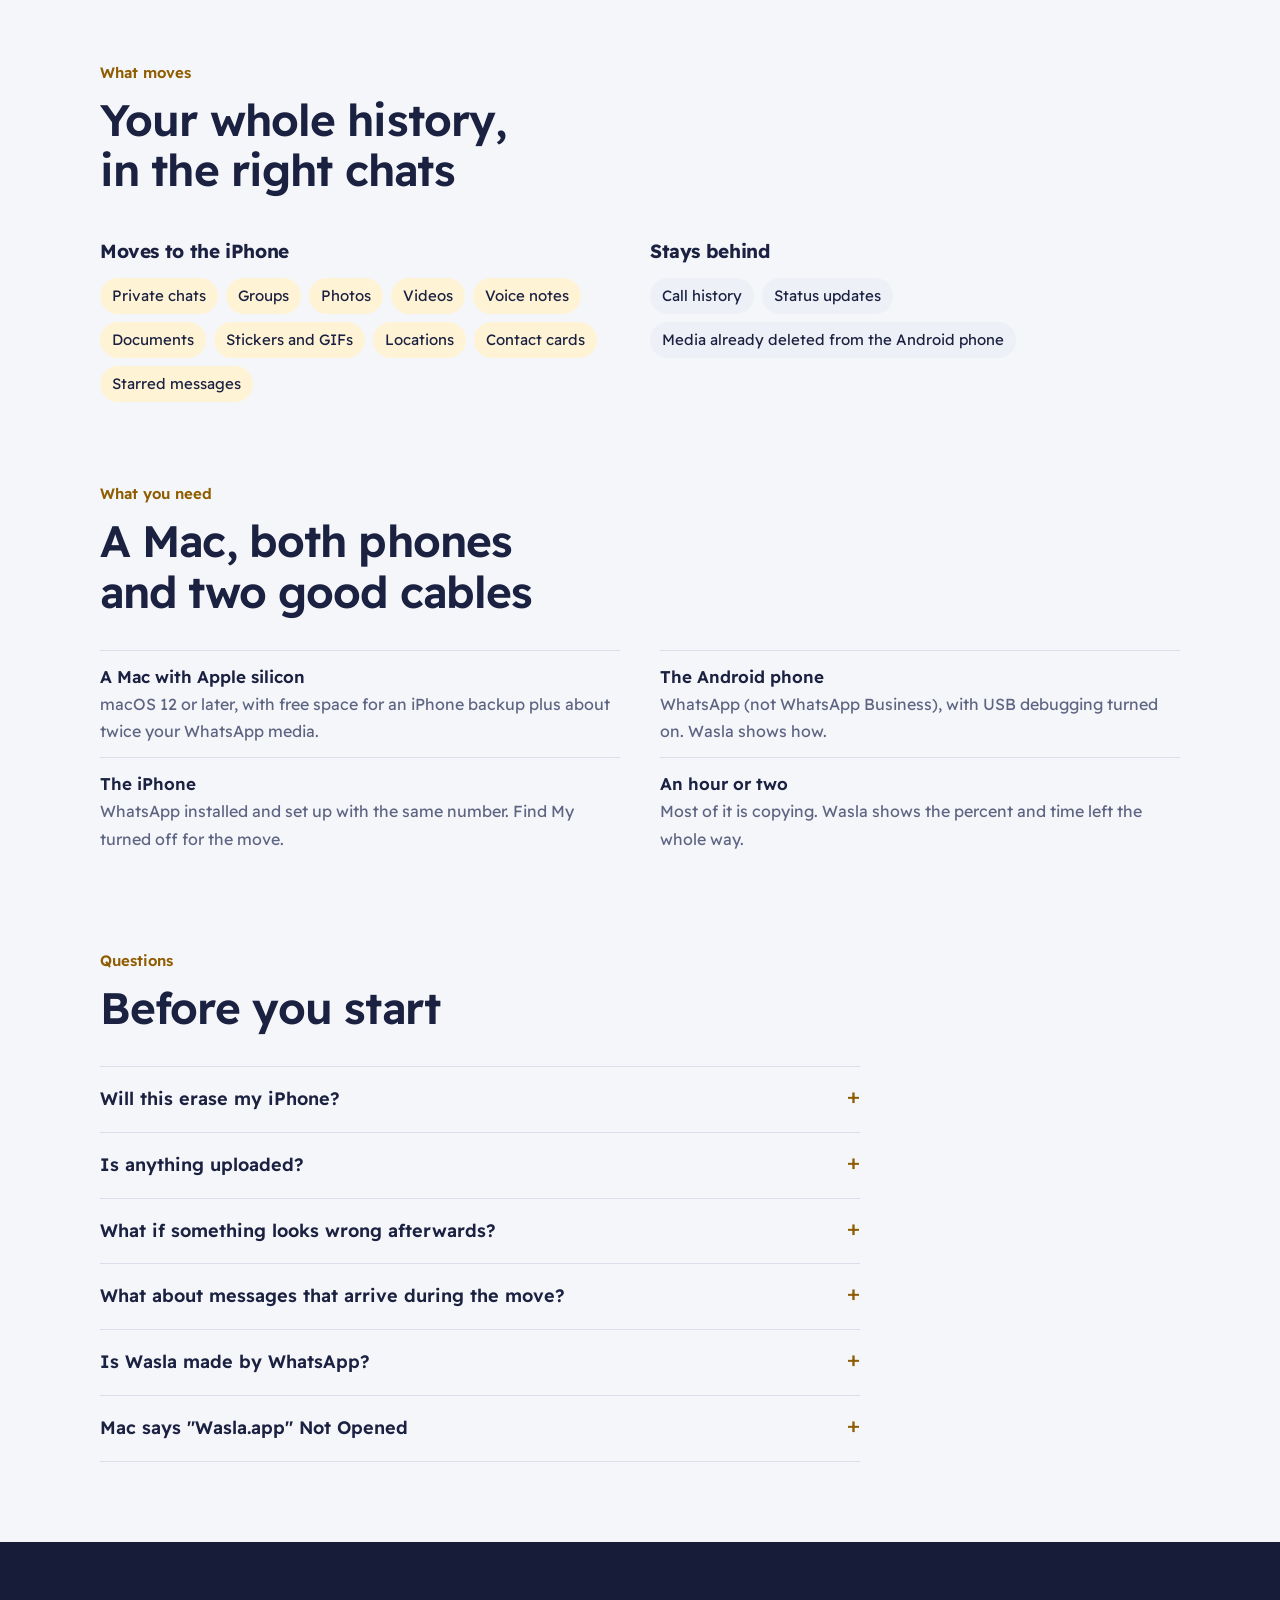
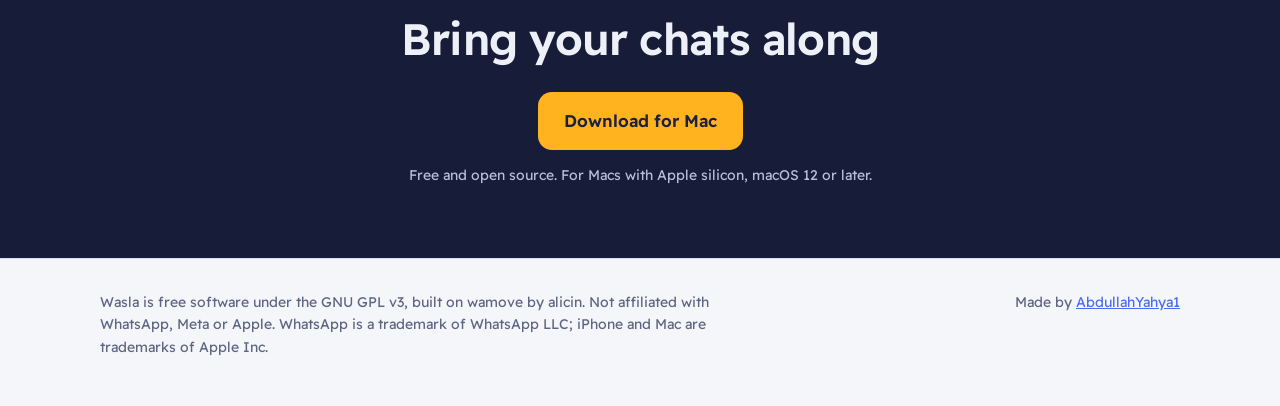
==== commit 570468a1: "Install steps for current macOS (Open Anyway in Privacy & Security); notarization-ready build with h" ====
--- a/site/index.html
+++ b/site/index.html
@@ -314,7 +314,7 @@
         <details><summary data-t="q3">What if something looks wrong afterwards?</summary><p data-t="a3">Use Undo on the last step. It puts WhatsApp on the iPhone back exactly as it was, from the copy Wasla kept. A full iPhone backup stays on your Mac too.</p></details>
         <details><summary data-t="q4">What about messages that arrive during the move?</summary><p data-t="a4">Messages that reach the Android phone after its last backup stay on that phone. While the iPhone is in Airplane mode, new messages wait on WhatsApp's servers and arrive after the move.</p></details>
         <details><summary data-t="q5">Is Wasla made by WhatsApp?</summary><p data-t="a5">No. Wasla is independent, free and open-source software built on wamove. It is not made by or affiliated with WhatsApp, Meta or Apple, and it relies on formats they don't document. Keep your Android phone as it is until you're happy with the result.</p></details>
-        <details><summary data-t="q6">Mac says it can't check the app for malicious software</summary><p data-t="a6">Until Wasla is notarized by Apple, right-click Wasla in Applications, choose Open, then choose Open again. You only need to do this once.</p></details>
+        <details><summary data-t="q6">Mac says "Wasla.app" Not Opened</summary><p data-t="a6">Wasla isn't notarized by Apple yet, so macOS asks once. Click Done, open System Settings, then Privacy &amp; Security. Under Security, click Open Anyway next to "Wasla.app was blocked", enter your Mac password and click Open Anyway again.</p></details>
       </div>
     </div>
   </section>
@@ -378,7 +378,7 @@
     q3: "ماذا لو بدا شيء غير صحيح بعد النقل؟", a3: "استخدم «تراجع» في الخطوة الأخيرة، فيرجع واتساب على الآيفون كما كان من النسخة التي احتفظت بها وصلة، ونسخة الآيفون الكاملة تبقى على الماك أيضًا.",
     q4: "ماذا عن الرسائل التي تصل أثناء النقل؟", a4: "الرسائل التي تصل الأندرويد بعد آخر نسخة احتياطية تبقى عليه. وأثناء وضع الطيران على الآيفون تنتظر الرسائل الجديدة على خوادم واتساب وتصل بعد النقل.",
     q5: "هل وصلة من واتساب؟", a5: "لا. وصلة برنامج مستقل ومجاني ومفتوح المصدر مبني على wamove، وليست من إنتاج واتساب أو ميتا أو أبل ولا تتبع لها، وتعتمد على صيغ غير موثقة. احتفظ بجوال الأندرويد كما هو حتى تتأكد من النتيجة.",
-    q6: "الماك يقول إنه لا يستطيع فحص التطبيق", a6: "حتى توثّق أبل وصلة، اضغط بالزر الأيمن على وصلة في التطبيقات واختر «فتح»، ثم «فتح» مرة أخرى. تحتاج هذا مرة واحدة فقط.",
+    q6: "الماك يقول: لم يتم فتح «Wasla.app»", a6: "وصلة لم توثّقها أبل بعد، لذلك يسألك الماك مرة واحدة. اضغط «تم»، ثم افتح إعدادات النظام ← الخصوصية والأمن. تحت «الأمن» اضغط «فتح على أي حال» بجانب رسالة حظر Wasla.app، وأدخل كلمة سر الماك، ثم «فتح على أي حال» مرة أخرى.",
     final_h: "خذ محادثاتك معك",
     foot: "وصلة برنامج حر بترخيص GNU GPL v3، مبني على wamove من alicin، ولا يتبع واتساب أو ميتا أو أبل. واتساب علامة تجارية لشركة WhatsApp LLC، وآيفون وماك علامتان تجاريتان لشركة Apple Inc.",
     made: "صنعته",
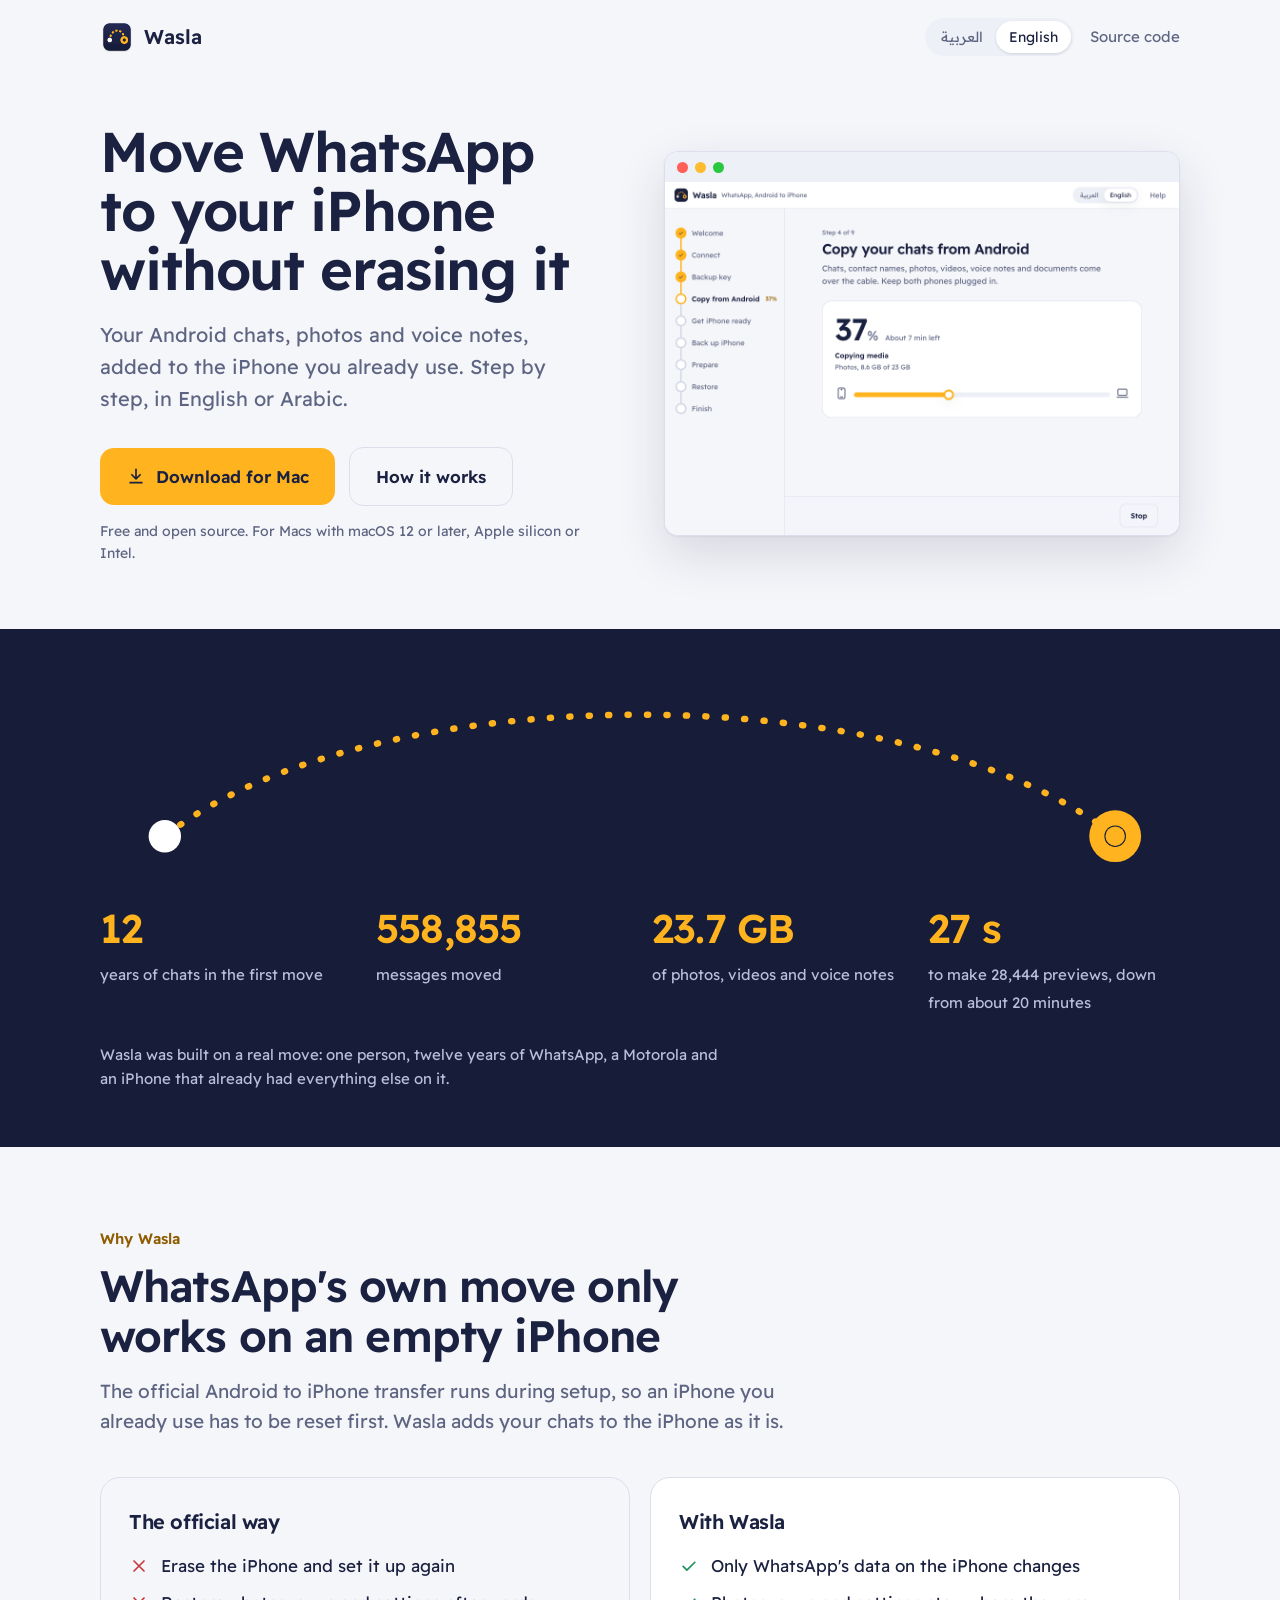
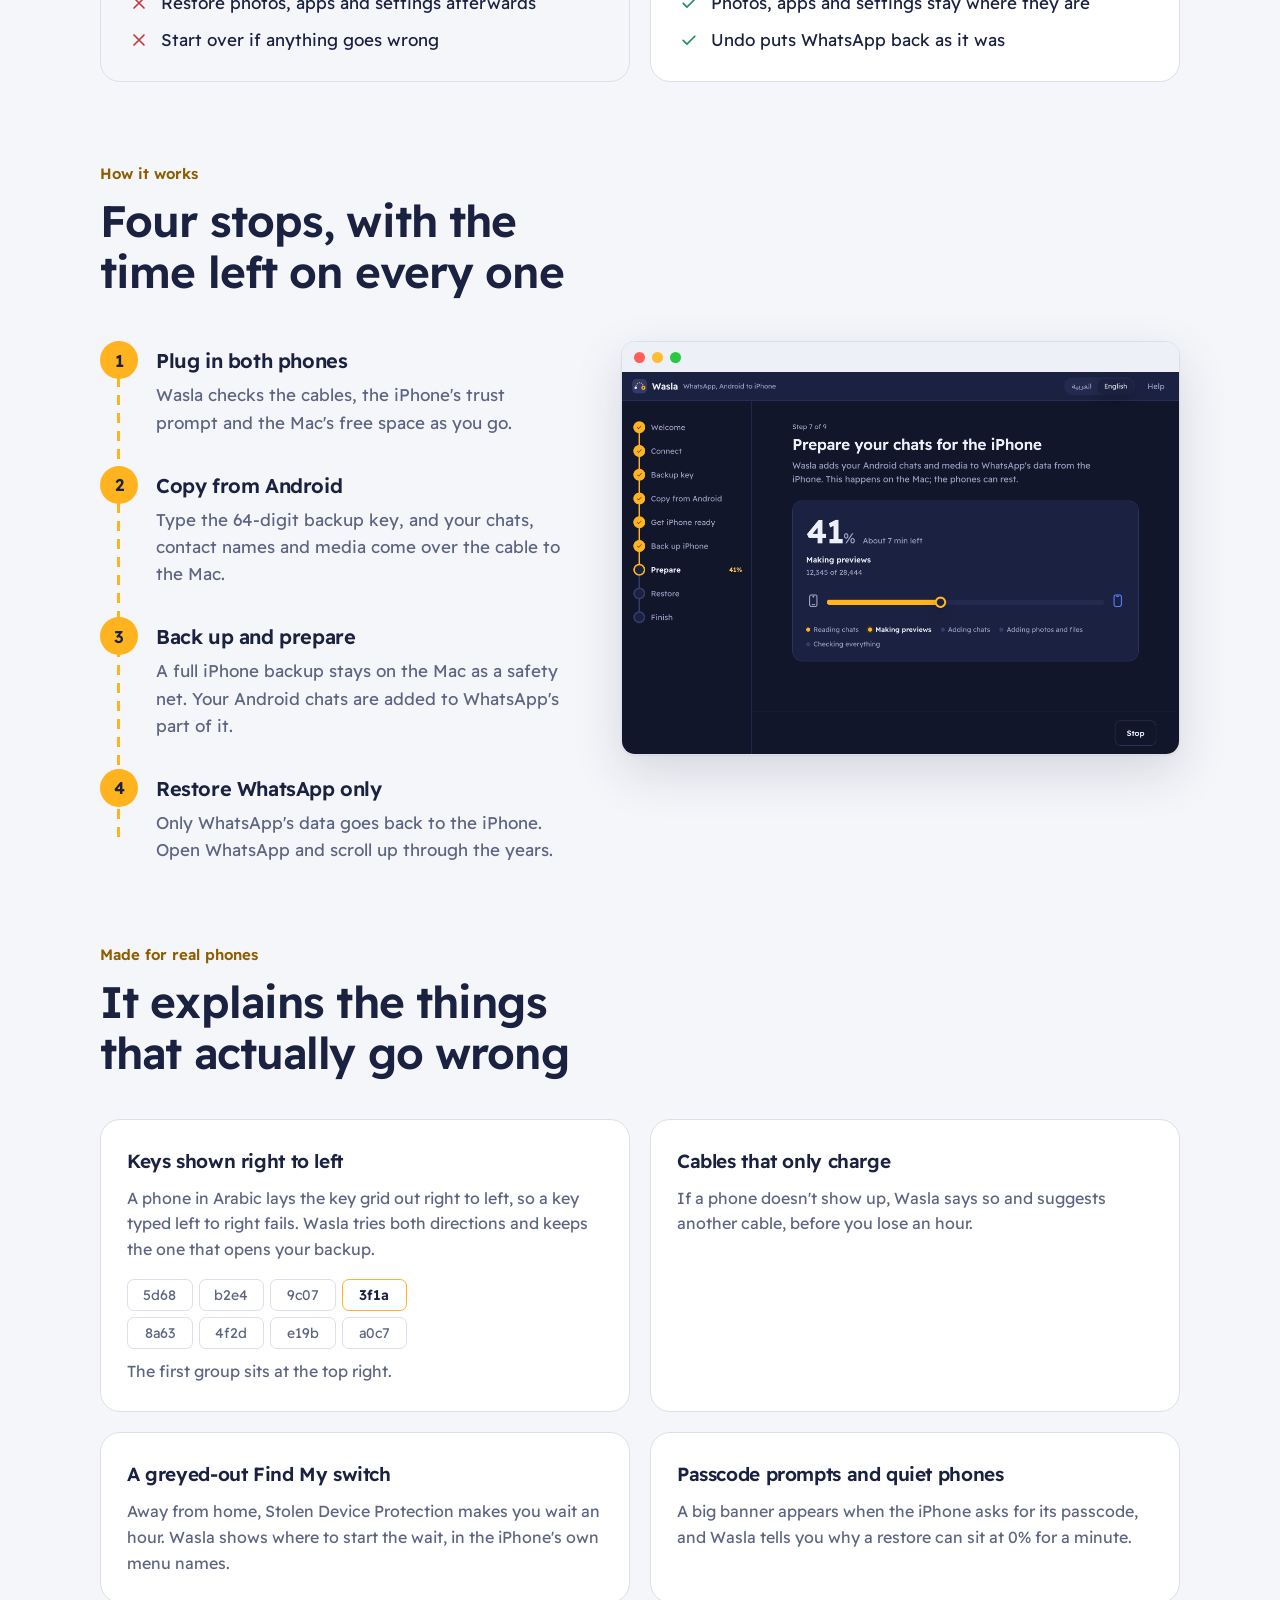
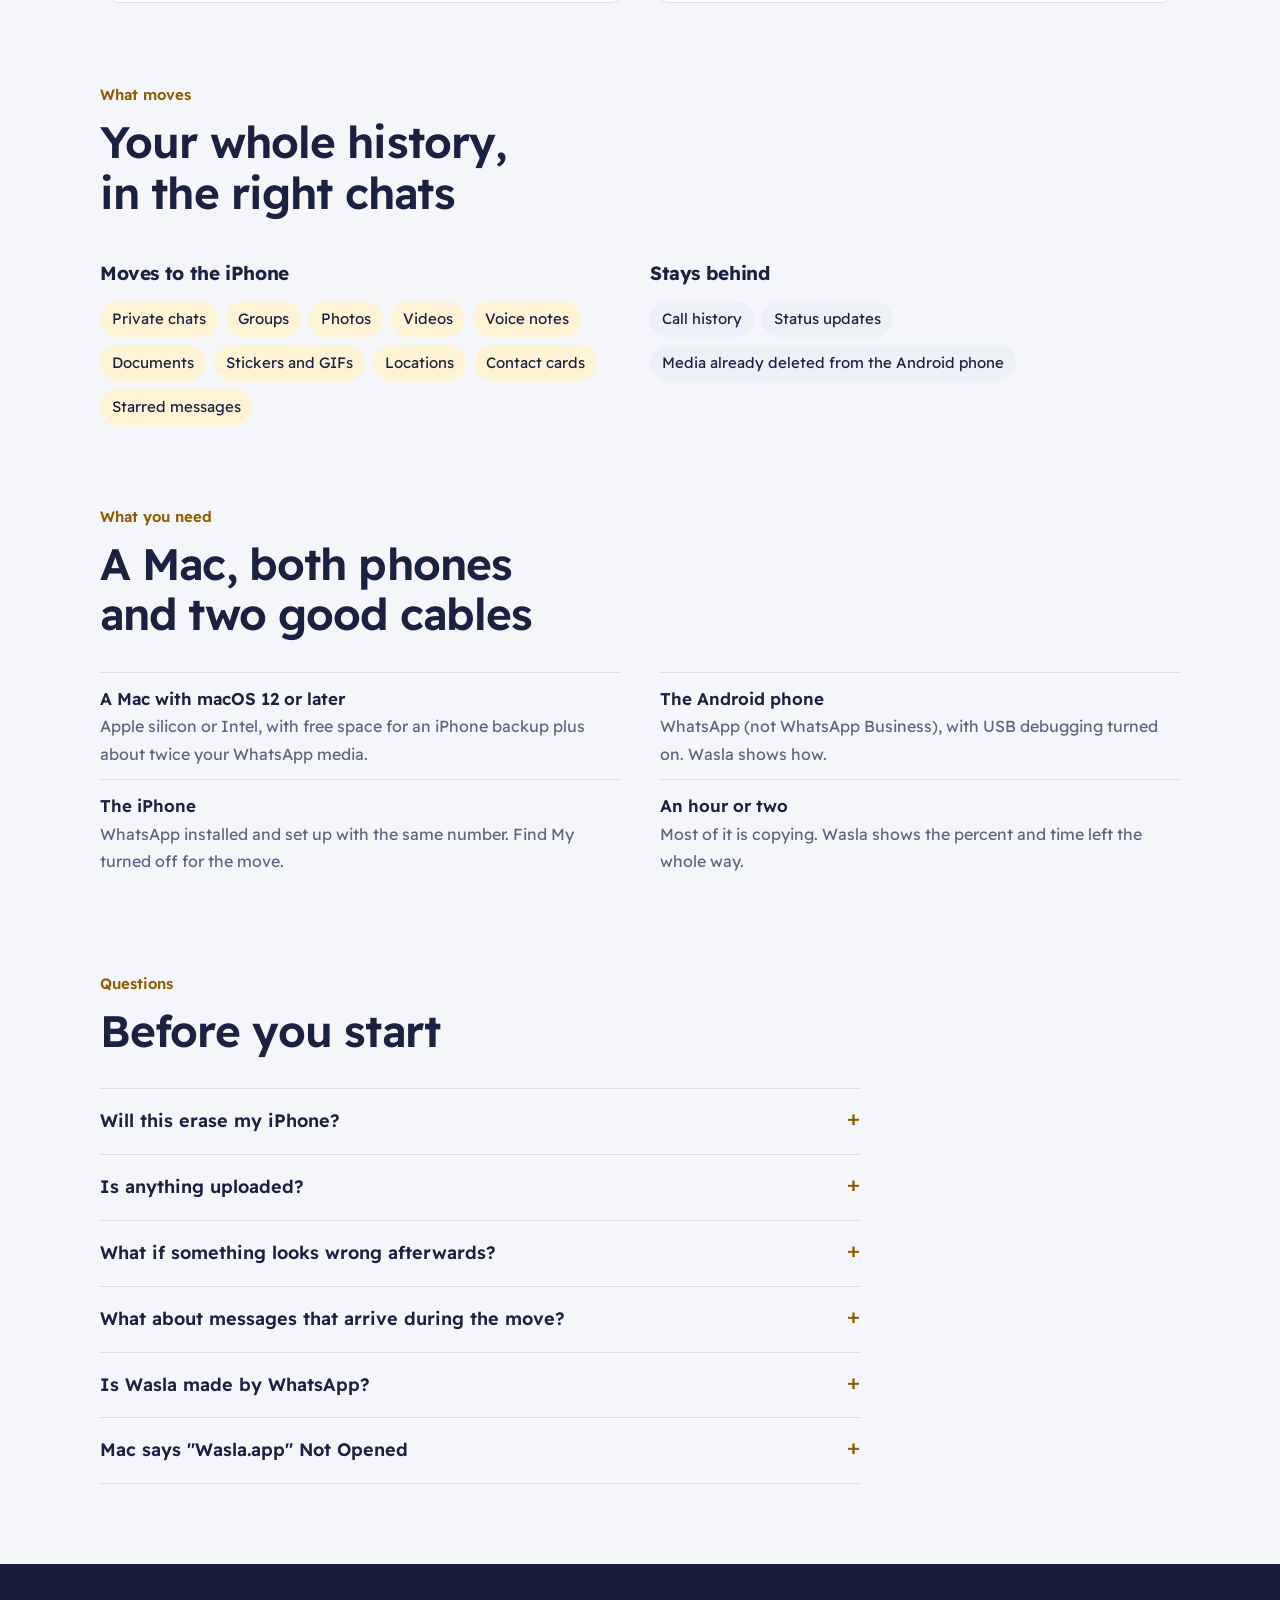
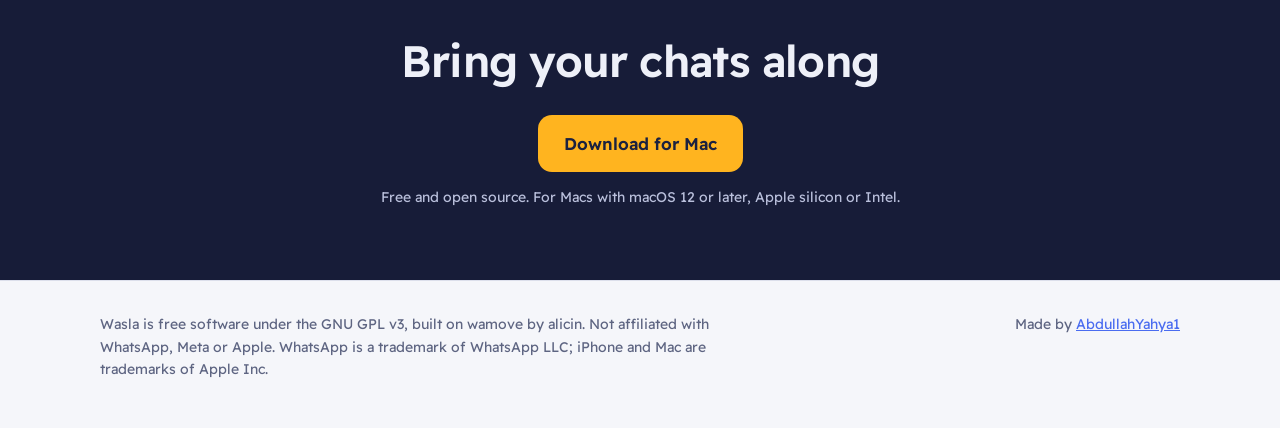
==== commit 4266b97c: "1.0.1: Intel Mac build, requirements and install text for both Mac types" ====
--- a/site/index.html
+++ b/site/index.html
@@ -176,7 +176,7 @@
         <a class="btn" href="https://github.com/AbdullahYahya1/wasla/releases/latest"><svg viewBox="0 0 24 24" fill="none" stroke="currentColor" stroke-width="2" stroke-linecap="round" stroke-linejoin="round" aria-hidden="true"><path d="M12 4v11M7 10.5l5 5 5-5M5 20h14"/></svg><span data-t="download">Download for Mac</span></a>
         <a class="btn quiet" href="#how" data-t="how_link">How it works</a>
       </div>
-      <p class="fine" data-t="fine">Free and open source. For Macs with Apple silicon, macOS 12 or later.</p>
+      <p class="fine" data-t="fine">Free and open source. For Macs with macOS 12 or later, Apple silicon or Intel.</p>
     </div>
     <div class="window" aria-hidden="true">
       <div class="chrome"><i></i><i></i><i></i></div>
@@ -296,7 +296,7 @@
       <p class="kicker" data-t="need_k">What you need</p>
       <h2 data-t="need_h">A Mac, both phones and two good cables</h2>
       <ul class="req">
-        <li><b data-t="r1_h">A Mac with Apple silicon</b><span data-t="r1_p">macOS 12 or later, with free space for an iPhone backup plus about twice your WhatsApp media.</span></li>
+        <li><b data-t="r1_h">A Mac with macOS 12 or later</b><span data-t="r1_p">Apple silicon or Intel, with free space for an iPhone backup plus about twice your WhatsApp media.</span></li>
         <li><b data-t="r2_h">The Android phone</b><span data-t="r2_p">WhatsApp (not WhatsApp Business), with USB debugging turned on. Wasla shows how.</span></li>
         <li><b data-t="r3_h">The iPhone</b><span data-t="r3_p">WhatsApp installed and set up with the same number. Find My turned off for the move.</span></li>
         <li><b data-t="r4_h">An hour or two</b><span data-t="r4_p">Most of it is copying. Wasla shows the percent and time left the whole way.</span></li>
@@ -325,7 +325,7 @@
       <div class="cta-row" style="margin-top:28px">
         <a class="btn" href="https://github.com/AbdullahYahya1/wasla/releases/latest"><span data-t="download">Download for Mac</span></a>
       </div>
-      <p class="fine" style="color:var(--night-muted)" data-t="fine">Free and open source. For Macs with Apple silicon, macOS 12 or later.</p>
+      <p class="fine" style="color:var(--night-muted)" data-t="fine">Free and open source. For Macs with macOS 12 or later, Apple silicon or Intel.</p>
     </div>
   </section>
 </main>
@@ -344,7 +344,7 @@
     h1: "انقل واتساب إلى الآيفون بدون ما تمسحه",
     lede: "محادثاتك وصورك ورسائلك الصوتية من أندرويد تُضاف إلى الآيفون الذي تستخدمه الآن، خطوة بخطوة وبالعربي.",
     download: "حمّل للماك", how_link: "كيف تعمل",
-    fine: "مجانية ومفتوحة المصدر. لأجهزة ماك بمعالجات Apple، بنظام macOS 12 أو أحدث.",
+    fine: "مجانية ومفتوحة المصدر. لأجهزة ماك بنظام macOS 12 أو أحدث، بمعالج Apple أو Intel.",
     f_years: "سنة من المحادثات في أول نقل", f_messages: "رسالة انتقلت", f_gb_v: "23.7 جيجا", f_gb: "صور وفيديوهات ورسائل صوتية",
     f_thumbs_v: "27 ثانية", f_thumbs: "لتجهيز 28,444 صورة مصغّرة بدل 20 دقيقة تقريبًا",
     caption: "بُنيت وصلة على نقل حقيقي: شخص واحد، واتساب عمره اثنا عشر عامًا، جوال موتورولا، وآيفون عليه كل شيء آخر.",
@@ -368,7 +368,7 @@
     y7: "الملصقات والصور المتحركة", y8: "المواقع", y9: "جهات الاتصال", y10: "الرسائل المميزة بنجمة",
     no_h: "لا ينتقل", n1: "سجل المكالمات", n2: "الحالات", n3: "الوسائط المحذوفة سابقًا من الأندرويد",
     need_k: "ما تحتاجه", need_h: "ماك، والجوالين، وكيبلين جيدين",
-    r1_h: "ماك بمعالج Apple", r1_p: "macOS 12 أو أحدث، مع مساحة لنسخة الآيفون الاحتياطية وتقريبًا ضعف حجم وسائط واتساب.",
+    r1_h: "ماك بنظام macOS 12 أو أحدث", r1_p: "بمعالج Apple أو Intel، مع مساحة لنسخة الآيفون الاحتياطية وتقريبًا ضعف حجم وسائط واتساب.",
     r2_h: "جوال الأندرويد", r2_p: "واتساب (وليس واتساب للأعمال) مع تفعيل تصحيح أخطاء USB، ووصلة توضح الطريقة.",
     r3_h: "الآيفون", r3_p: "واتساب مثبّت ومسجّل بنفس الرقم، وتحديد الموقع مطفأ أثناء النقل.",
     r4_h: "ساعة أو ساعتان", r4_p: "معظمها نسخ، ووصلة تعرض النسبة والوقت المتبقي طوال الطريق.",
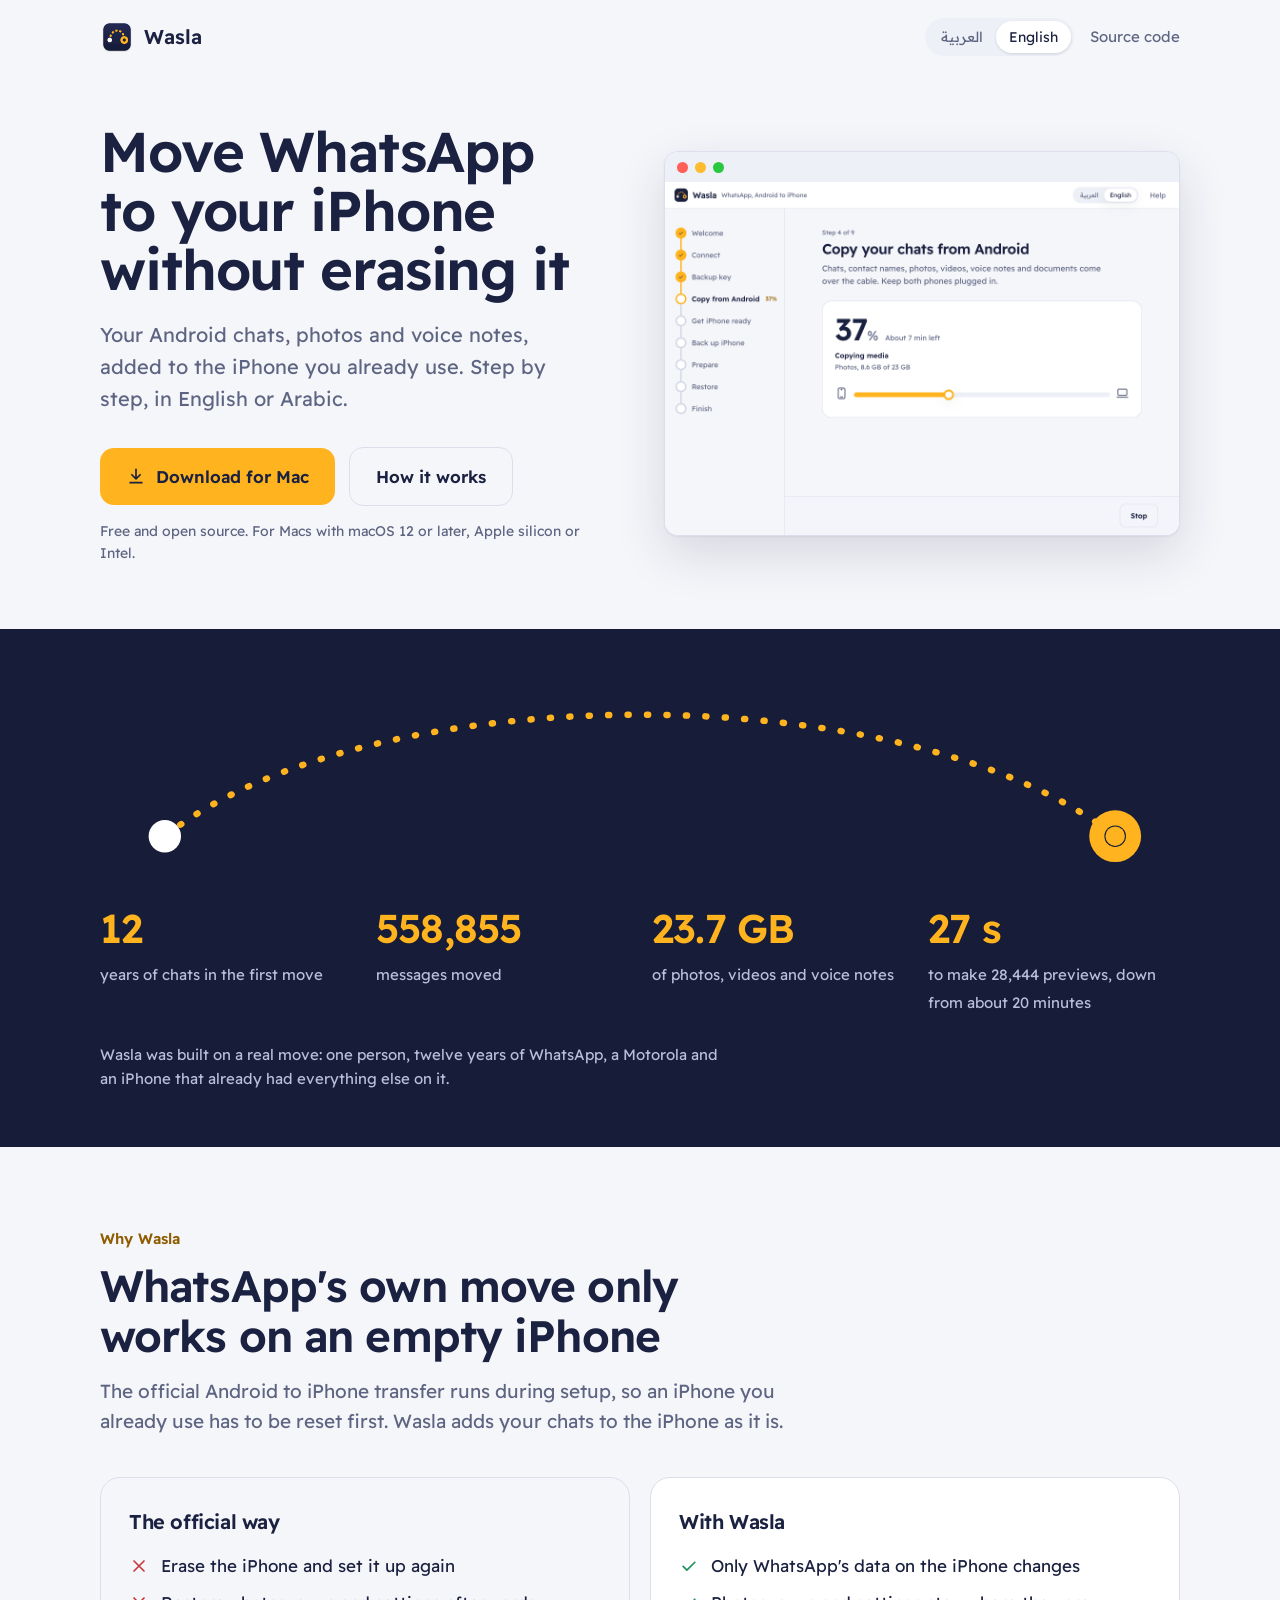
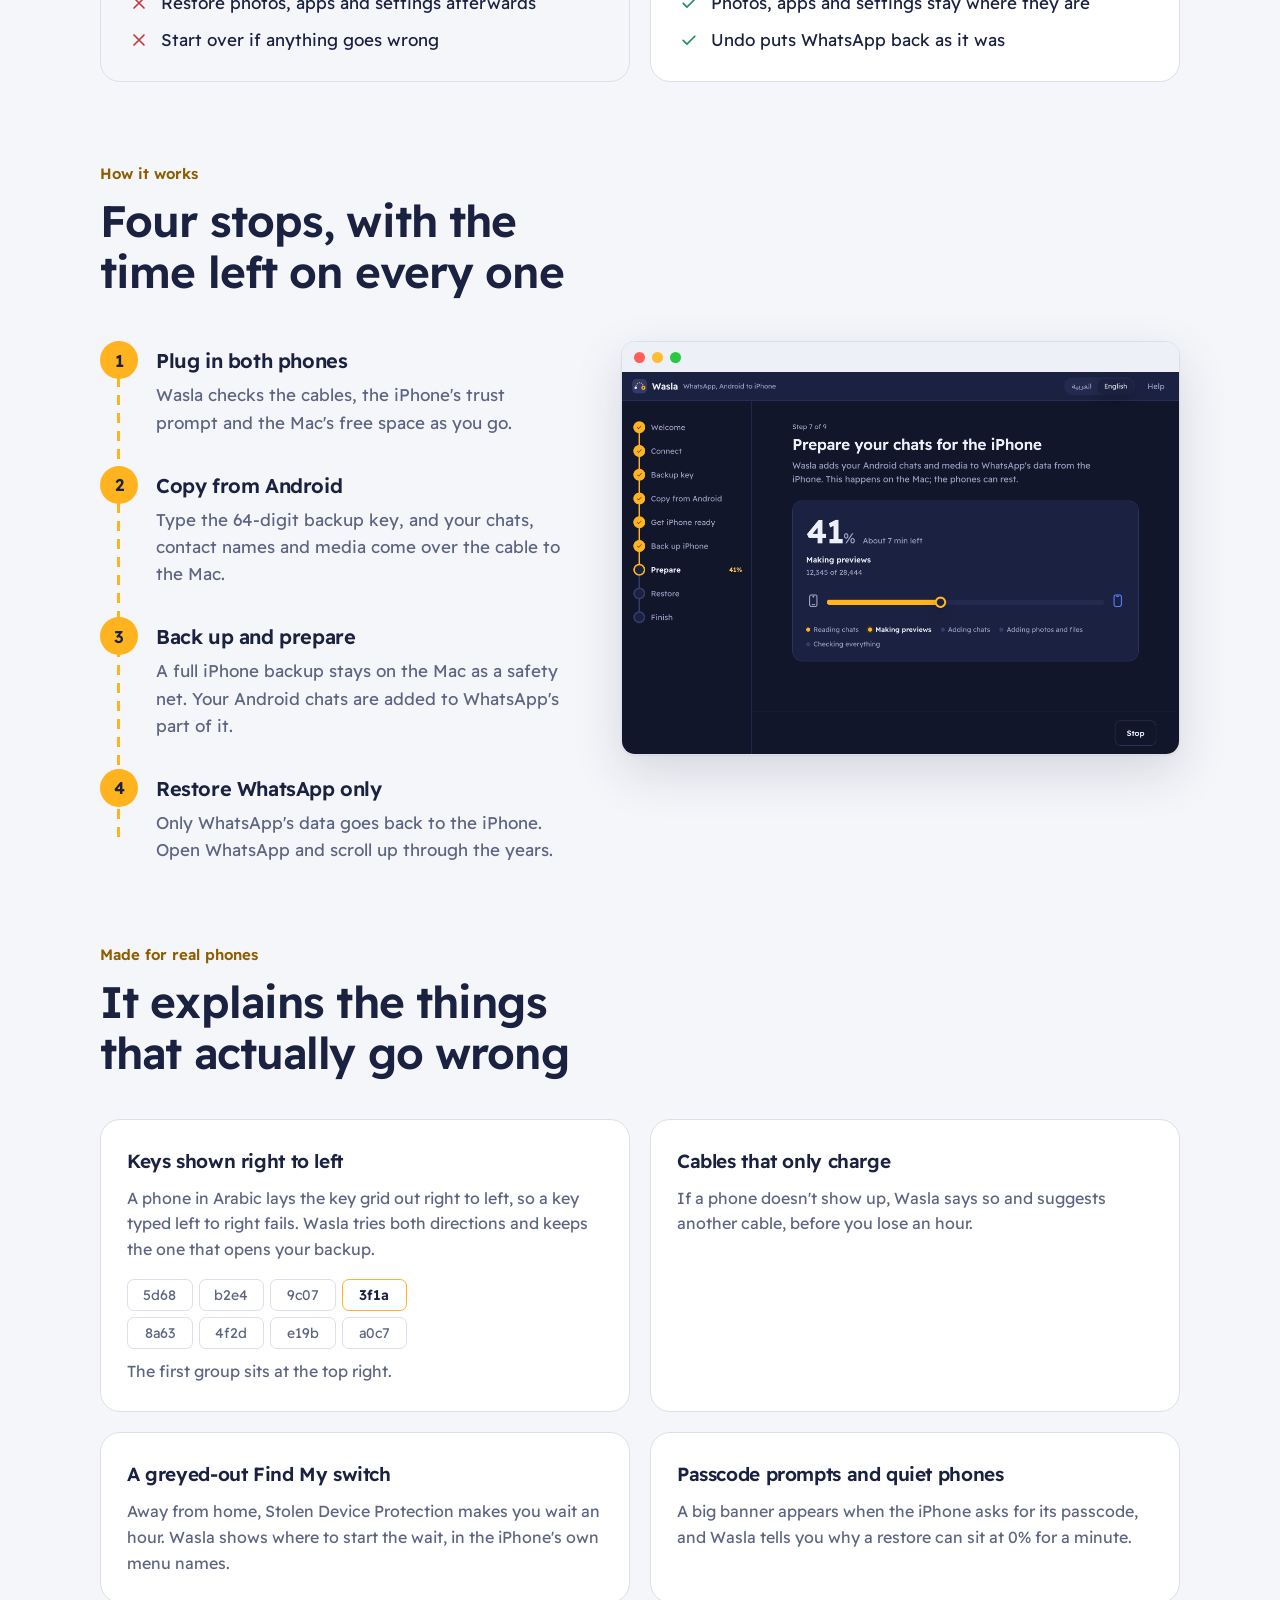
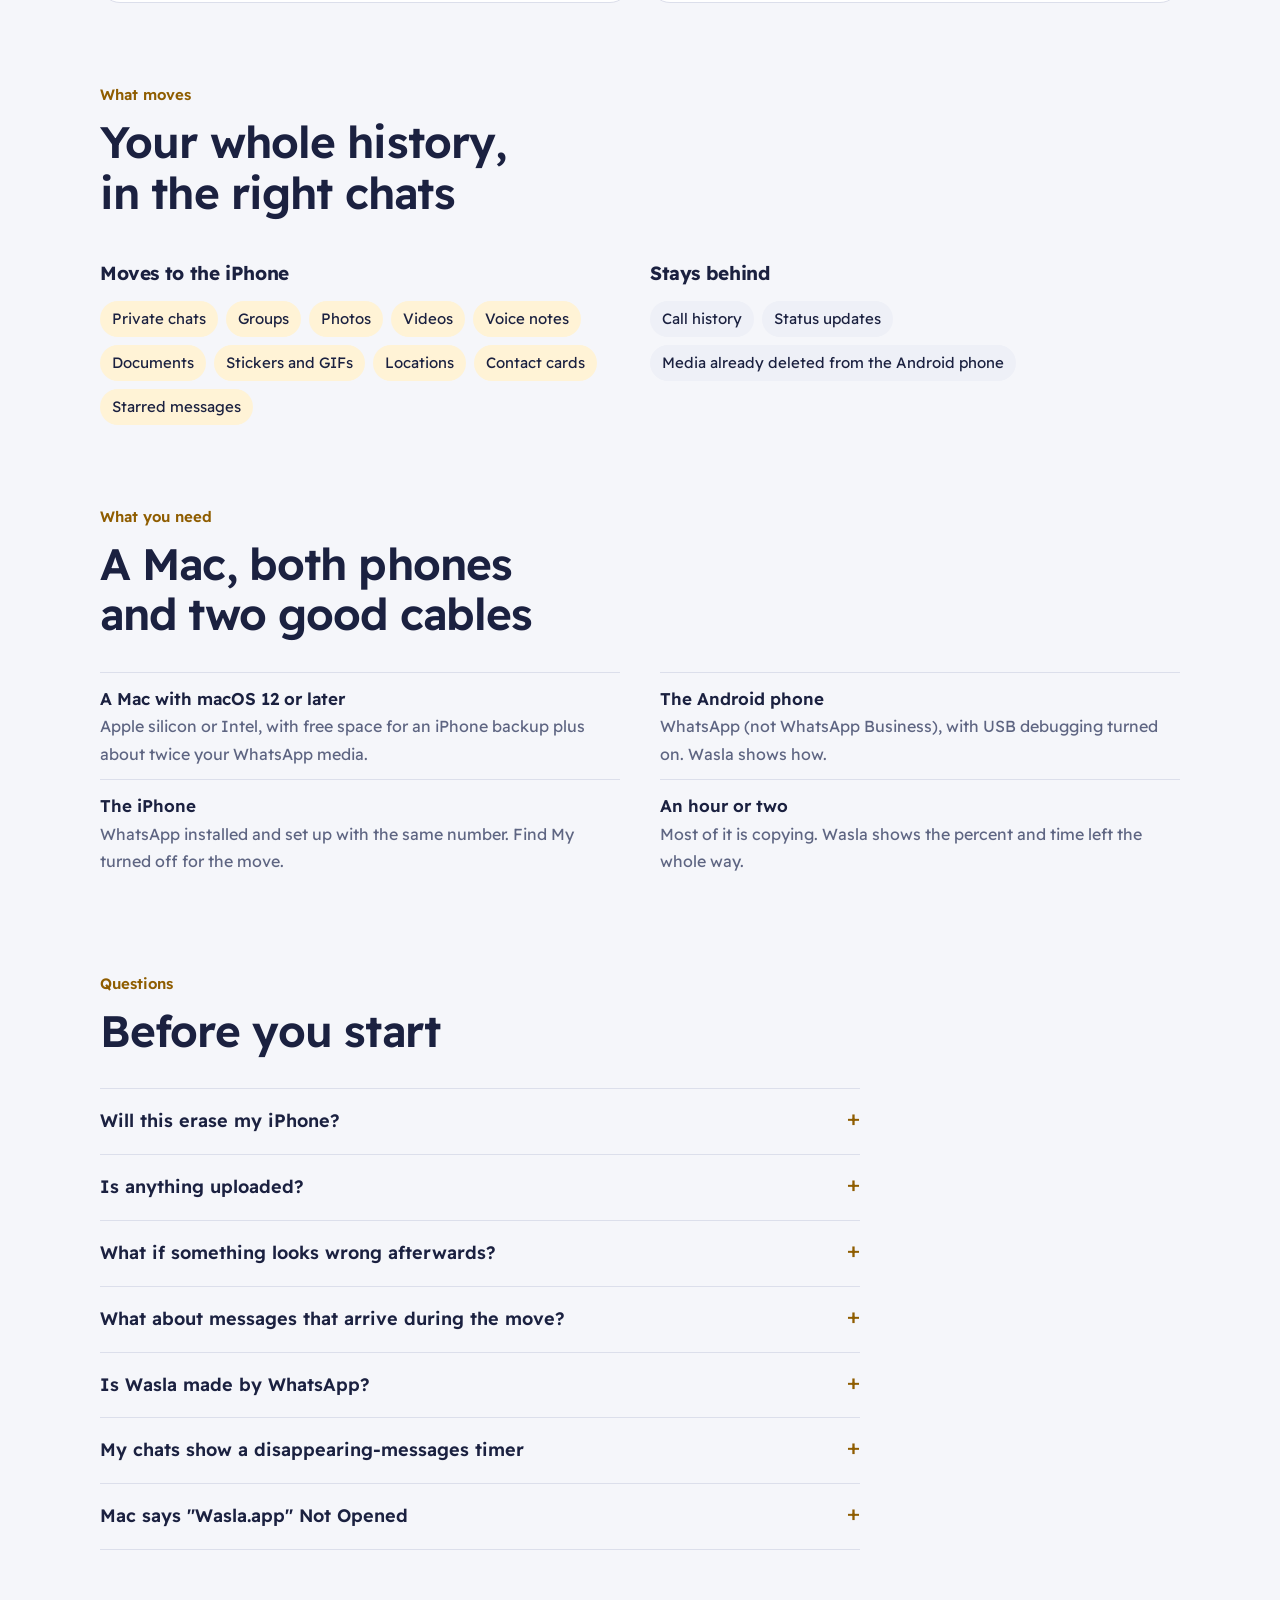
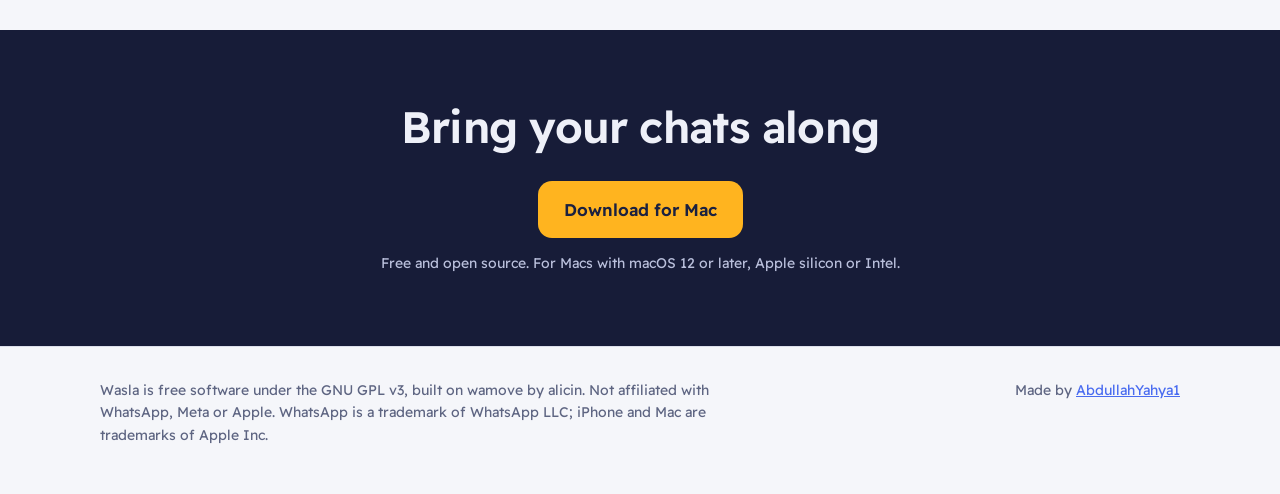
==== commit 9bd4efd8: "Help, website FAQ and README: what to do when chats show a disappearing-messages timer" ====
--- a/site/index.html
+++ b/site/index.html
@@ -314,6 +314,7 @@
         <details><summary data-t="q3">What if something looks wrong afterwards?</summary><p data-t="a3">Use Undo on the last step. It puts WhatsApp on the iPhone back exactly as it was, from the copy Wasla kept. A full iPhone backup stays on your Mac too.</p></details>
         <details><summary data-t="q4">What about messages that arrive during the move?</summary><p data-t="a4">Messages that reach the Android phone after its last backup stay on that phone. While the iPhone is in Airplane mode, new messages wait on WhatsApp's servers and arrive after the move.</p></details>
         <details><summary data-t="q5">Is Wasla made by WhatsApp?</summary><p data-t="a5">No. Wasla is independent, free and open-source software built on wamove. It is not made by or affiliated with WhatsApp, Meta or Apple, and it relies on formats they don't document. Keep your Android phone as it is until you're happy with the result.</p></details>
+        <details><summary data-t="q7">My chats show a disappearing-messages timer</summary><p data-t="a7">That's WhatsApp's own setting, and it never deletes messages sent before it was turned on. In WhatsApp go to Settings, then Privacy, then Default message timer, and choose Off. If a chat still shows a timer, tap the chat's name, then Disappearing messages, then Off.</p></details>
         <details><summary data-t="q6">Mac says "Wasla.app" Not Opened</summary><p data-t="a6">Wasla isn't notarized by Apple yet, so macOS asks once. Click Done, open System Settings, then Privacy &amp; Security. Under Security, click Open Anyway next to "Wasla.app was blocked", enter your Mac password and click Open Anyway again.</p></details>
       </div>
     </div>
@@ -379,6 +380,7 @@
     q4: "ماذا عن الرسائل التي تصل أثناء النقل؟", a4: "الرسائل التي تصل الأندرويد بعد آخر نسخة احتياطية تبقى عليه. وأثناء وضع الطيران على الآيفون تنتظر الرسائل الجديدة على خوادم واتساب وتصل بعد النقل.",
     q5: "هل وصلة من واتساب؟", a5: "لا. وصلة برنامج مستقل ومجاني ومفتوح المصدر مبني على wamove، وليست من إنتاج واتساب أو ميتا أو أبل ولا تتبع لها، وتعتمد على صيغ غير موثقة. احتفظ بجوال الأندرويد كما هو حتى تتأكد من النتيجة.",
     q6: "الماك يقول: لم يتم فتح «Wasla.app»", a6: "وصلة لم توثّقها أبل بعد، لذلك يسألك الماك مرة واحدة. اضغط «تم»، ثم افتح إعدادات النظام ← الخصوصية والأمن. تحت «الأمن» اضغط «فتح على أي حال» بجانب رسالة حظر Wasla.app، وأدخل كلمة سر الماك، ثم «فتح على أي حال» مرة أخرى.",
+    q7: "محادثاتي يظهر فيها مؤقت للرسائل المؤقتة", a7: "هذا إعداد في واتساب نفسه، ولا يحذف أبدًا الرسائل المرسلة قبل تشغيله. في واتساب: الإعدادات ← الخصوصية ← مؤقت الرسائل الافتراضي ← إيقاف. وإذا بقي المؤقت في محادثة، اضغط اسم المحادثة ← الرسائل المؤقتة ← إيقاف.",
     final_h: "خذ محادثاتك معك",
     foot: "وصلة برنامج حر بترخيص GNU GPL v3، مبني على wamove من alicin، ولا يتبع واتساب أو ميتا أو أبل. واتساب علامة تجارية لشركة WhatsApp LLC، وآيفون وماك علامتان تجاريتان لشركة Apple Inc.",
     made: "صنعته",
